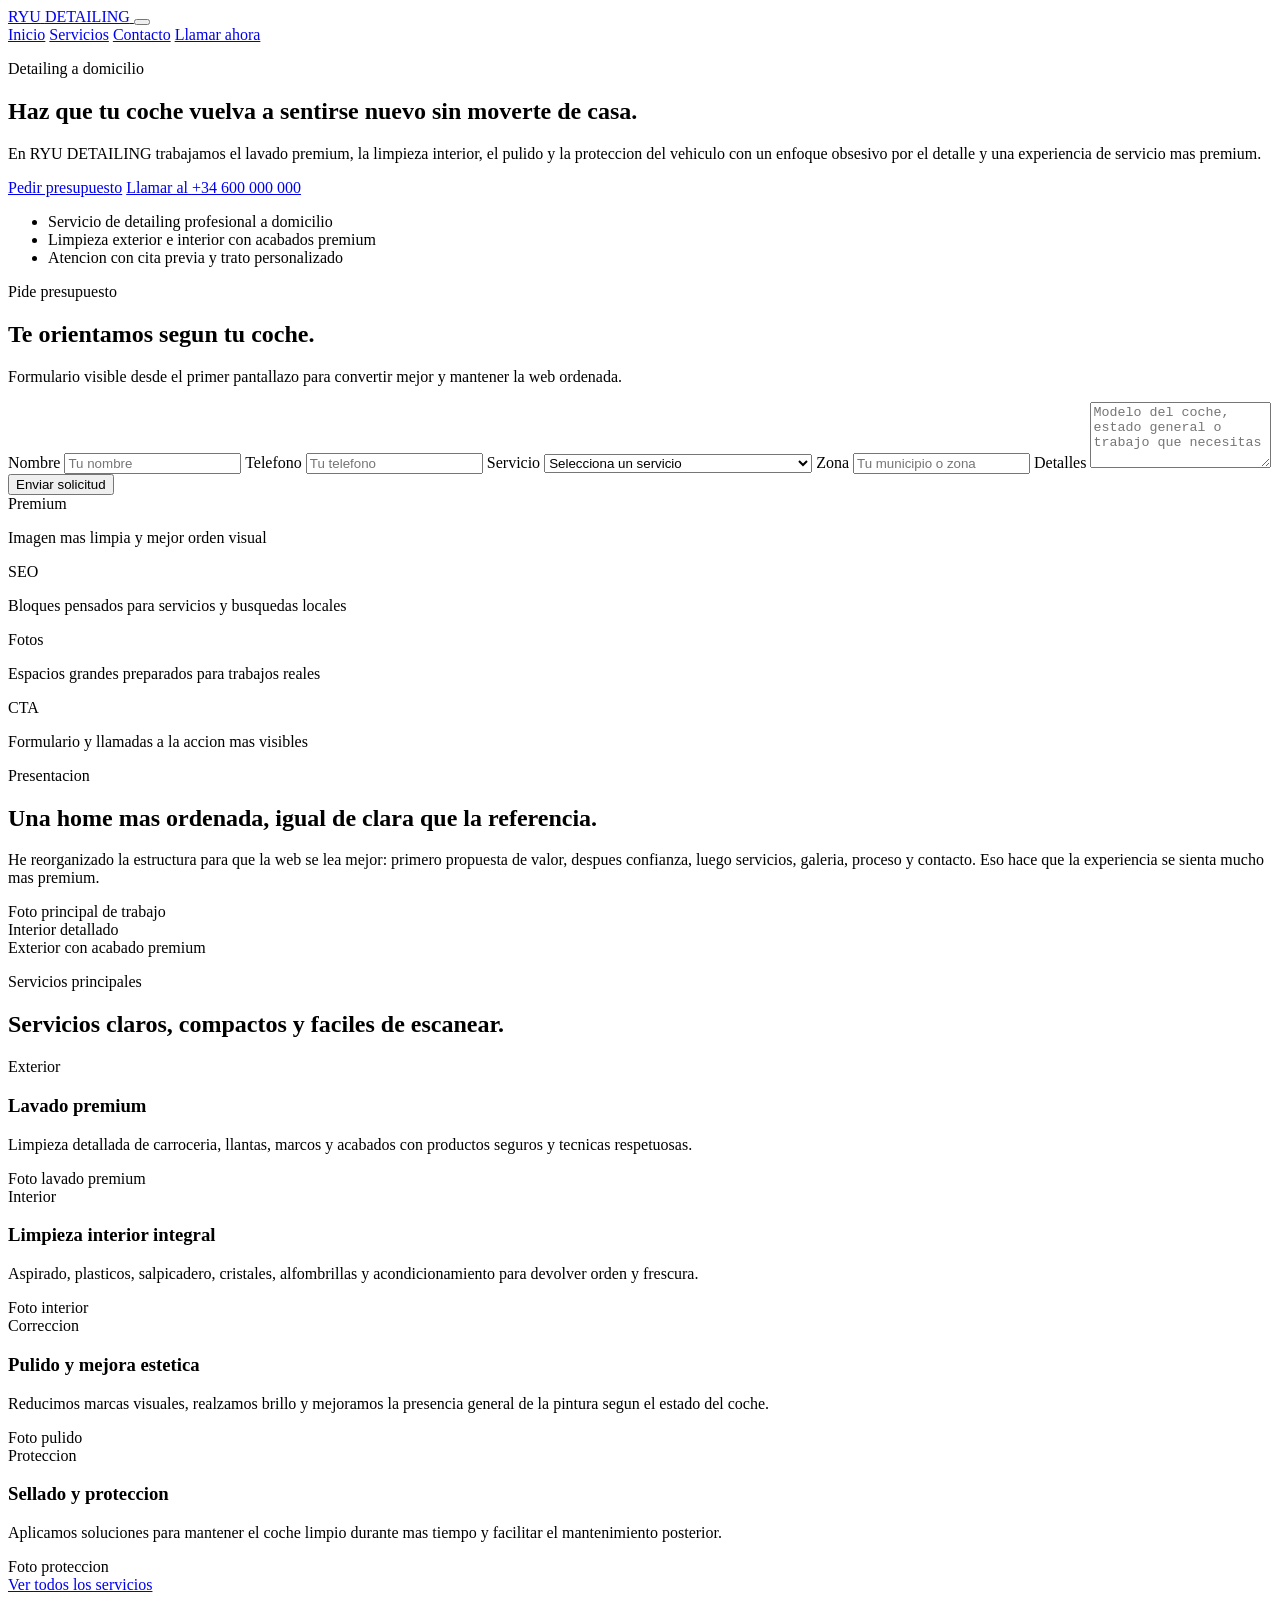
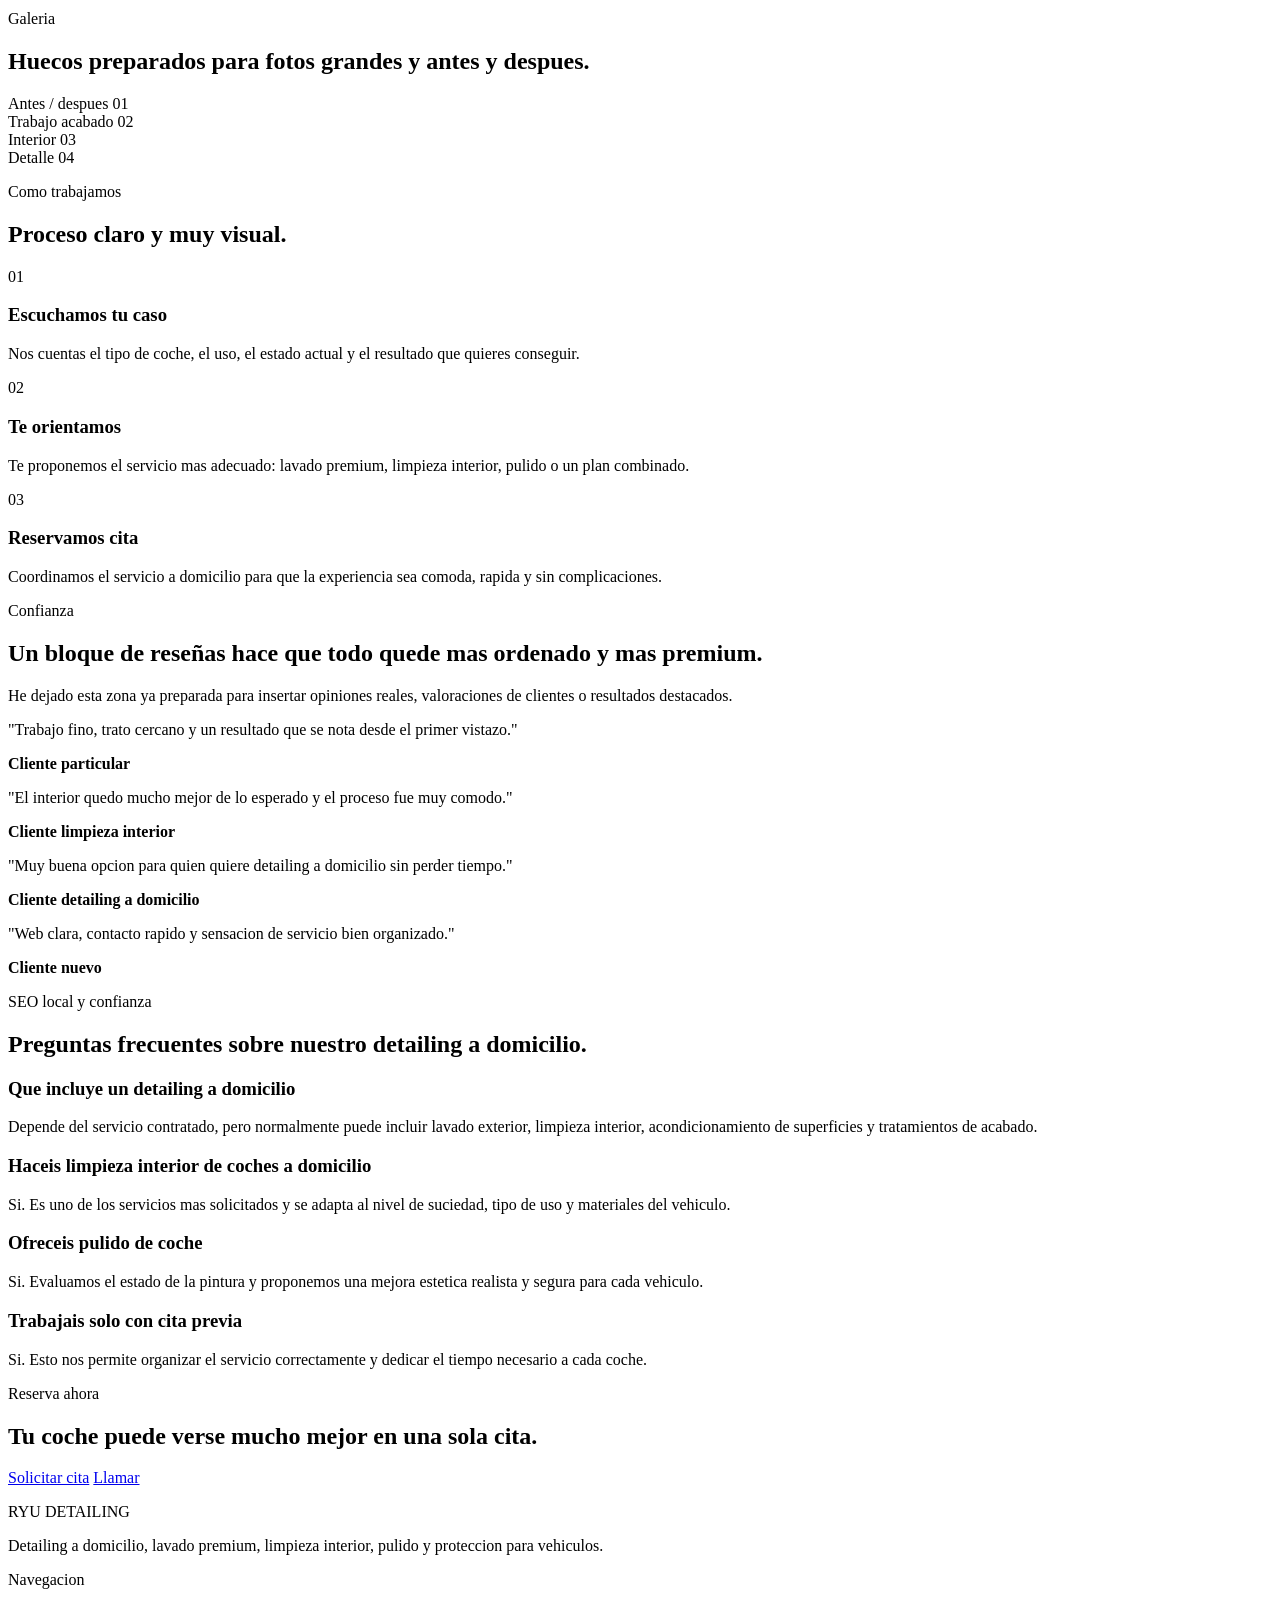
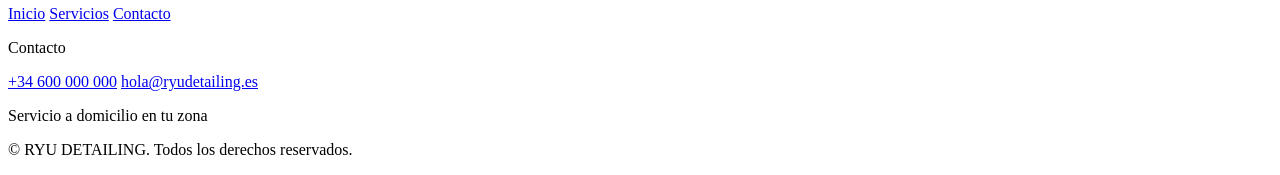
==== index.html @ e984c49c "Add files via upload" ====
<!DOCTYPE html>
<html lang="es">
<head>
  <meta charset="UTF-8">
  <meta name="viewport" content="width=device-width, initial-scale=1.0">
  <title>RYU DETAILING | Detailing a Domicilio, Lavado Premium y Pulido</title>
  <meta name="description" content="RYU DETAILING ofrece detailing a domicilio, lavado premium, limpieza integral interior, pulido y proteccion para coches. Servicio profesional, comodo y orientado al detalle.">
  <meta name="robots" content="index, follow">
  <meta name="theme-color" content="#f1c84d">
  <meta property="og:title" content="RYU DETAILING | Detailing a Domicilio">
  <meta property="og:description" content="Lavado premium, limpieza integral, pulido y proteccion para tu coche a domicilio.">
  <meta property="og:type" content="website">
  <meta property="og:url" content="https://www.ryudetailing.es/">
  <meta property="og:site_name" content="RYU DETAILING">
  <link rel="canonical" href="https://www.ryudetailing.es/">
  <link rel="preconnect" href="https://fonts.googleapis.com">
  <link rel="preconnect" href="https://fonts.gstatic.com" crossorigin>
  <link href="https://fonts.googleapis.com/css2?family=Sora:wght@400;500;600;700;800&family=Space+Grotesk:wght@500;700&display=swap" rel="stylesheet">
  <link rel="stylesheet" href="assets/styles.css">
  <script type="application/ld+json">
  {
    "@context": "https://schema.org",
    "@type": "AutoDetailing",
    "name": "RYU DETAILING",
    "url": "https://www.ryudetailing.es/",
    "description": "Empresa de detailing a domicilio especializada en lavado premium, limpieza integral interior, pulido y proteccion del vehiculo.",
    "telephone": "+34 600 000 000",
    "email": "hola@ryudetailing.es",
    "areaServed": {
      "@type": "Country",
      "name": "Espana"
    },
    "serviceType": [
      "Detailing a domicilio",
      "Lavado premium de coche",
      "Limpieza interior de vehiculo",
      "Pulido de carroceria",
      "Proteccion de pintura"
    ]
  }
  </script>
</head>
<body data-page="inicio">
  <header class="site-header">
    <div class="container">
      <a class="brand" href="index.html" aria-label="Inicio RYU DETAILING">
        <span class="brand-mark">RYU</span>
        <span class="brand-text">DETAILING</span>
      </a>
      <button class="nav-toggle" aria-expanded="false" aria-controls="site-nav">
        <span></span>
        <span></span>
      </button>
      <nav id="site-nav" class="site-nav" aria-label="Principal">
        <a href="index.html" class="is-active">Inicio</a>
        <a href="servicios.html">Servicios</a>
        <a href="contacto.html">Contacto</a>
        <a class="button button-small" data-phone-link href="tel:+34600000000">Llamar ahora</a>
      </nav>
    </div>
  </header>

  <main>
    <section class="hero">
      <div class="container hero-grid">
        <div class="hero-copy">
          <p class="eyebrow">Detailing a domicilio</p>
          <h1>Haz que tu coche vuelva a sentirse nuevo sin moverte de casa.</h1>
          <p class="lead">
            En RYU DETAILING trabajamos el lavado premium, la limpieza interior, el pulido y la proteccion
            del vehiculo con un enfoque obsesivo por el detalle y una experiencia de servicio mas premium.
          </p>
          <div class="hero-actions">
            <a class="button" href="contacto.html">Pedir presupuesto</a>
            <a class="button button-ghost" data-phone-link href="tel:+34600000000">Llamar al <span data-phone-display>+34 600 000 000</span></a>
          </div>
          <ul class="hero-points">
            <li>Servicio de detailing profesional a domicilio</li>
            <li>Limpieza exterior e interior con acabados premium</li>
            <li>Atencion con cita previa y trato personalizado</li>
          </ul>
        </div>
        <div class="hero-panel">
          <div class="hero-form-card">
            <p class="panel-label">Pide presupuesto</p>
            <h2>Te orientamos segun tu coche.</h2>
            <p class="hero-form-copy">Formulario visible desde el primer pantallazo para convertir mejor y mantener la web ordenada.</p>

            <form id="hero-contact-form" class="contact-form hero-form">
              <label for="hero-name">Nombre</label>
              <input id="hero-name" name="name" type="text" placeholder="Tu nombre" required>

              <label for="hero-phone">Telefono</label>
              <input id="hero-phone" name="phone" type="tel" placeholder="Tu telefono" required>

              <label for="hero-service">Servicio</label>
              <select id="hero-service" name="service" required>
                <option value="">Selecciona un servicio</option>
                <option>Lavado premium exterior</option>
                <option>Limpieza interior integral</option>
                <option>Pulido y mejora estetica</option>
                <option>Proteccion y mantenimiento</option>
                <option>No estoy seguro, necesito asesoramiento</option>
              </select>

              <label for="hero-location">Zona</label>
              <input id="hero-location" name="location" type="text" placeholder="Tu municipio o zona" required>

              <label for="hero-message">Detalles</label>
              <textarea id="hero-message" name="message" rows="4" placeholder="Modelo del coche, estado general o trabajo que necesitas"></textarea>

              <button class="button" type="submit">Enviar solicitud</button>
            </form>
          </div>
        </div>
      </div>
    </section>

    <section class="section trust-strip-section">
      <div class="container trust-strip">
        <div>
          <span class="trust-number">Premium</span>
          <p>Imagen mas limpia y mejor orden visual</p>
        </div>
        <div>
          <span class="trust-number">SEO</span>
          <p>Bloques pensados para servicios y busquedas locales</p>
        </div>
        <div>
          <span class="trust-number">Fotos</span>
          <p>Espacios grandes preparados para trabajos reales</p>
        </div>
        <div>
          <span class="trust-number">CTA</span>
          <p>Formulario y llamadas a la accion mas visibles</p>
        </div>
      </div>
    </section>

    <section class="section">
      <div class="container split-photo-section">
        <div class="section-heading section-heading-tight">
          <p class="eyebrow">Presentacion</p>
          <h2>Una home mas ordenada, igual de clara que la referencia.</h2>
          <p class="lead">He reorganizado la estructura para que la web se lea mejor: primero propuesta de valor, despues confianza, luego servicios, galeria, proceso y contacto. Eso hace que la experiencia se sienta mucho mas premium.</p>
        </div>
        <div class="photo-showcase">
          <div class="placeholder-photo placeholder-photo-large">Foto principal de trabajo</div>
          <div class="photo-showcase-row">
            <div class="placeholder-photo">Interior detallado</div>
            <div class="placeholder-photo">Exterior con acabado premium</div>
          </div>
        </div>
      </div>
    </section>

    <section class="section section-dark">
      <div class="container">
        <div class="section-heading">
          <p class="eyebrow">Servicios principales</p>
          <h2>Servicios claros, compactos y faciles de escanear.</h2>
        </div>
        <div class="service-grid">
          <article class="service-card">
            <span class="service-tag">Exterior</span>
            <h3>Lavado premium</h3>
            <p>Limpieza detallada de carroceria, llantas, marcos y acabados con productos seguros y tecnicas respetuosas.</p>
            <div class="placeholder-photo placeholder-photo-service">Foto lavado premium</div>
          </article>
          <article class="service-card">
            <span class="service-tag">Interior</span>
            <h3>Limpieza interior integral</h3>
            <p>Aspirado, plasticos, salpicadero, cristales, alfombrillas y acondicionamiento para devolver orden y frescura.</p>
            <div class="placeholder-photo placeholder-photo-service">Foto interior</div>
          </article>
          <article class="service-card">
            <span class="service-tag">Correccion</span>
            <h3>Pulido y mejora estetica</h3>
            <p>Reducimos marcas visuales, realzamos brillo y mejoramos la presencia general de la pintura segun el estado del coche.</p>
            <div class="placeholder-photo placeholder-photo-service">Foto pulido</div>
          </article>
          <article class="service-card">
            <span class="service-tag">Proteccion</span>
            <h3>Sellado y proteccion</h3>
            <p>Aplicamos soluciones para mantener el coche limpio durante mas tiempo y facilitar el mantenimiento posterior.</p>
            <div class="placeholder-photo placeholder-photo-service">Foto proteccion</div>
          </article>
        </div>
        <div class="section-cta">
          <a class="button" href="servicios.html">Ver todos los servicios</a>
        </div>
      </div>
    </section>

    <section class="section">
      <div class="container">
        <div class="section-heading">
          <p class="eyebrow">Galeria</p>
          <h2>Huecos preparados para fotos grandes y antes y despues.</h2>
        </div>
        <div class="gallery-grid">
          <div class="placeholder-photo placeholder-photo-gallery">Antes / despues 01</div>
          <div class="placeholder-photo placeholder-photo-gallery">Trabajo acabado 02</div>
          <div class="placeholder-photo placeholder-photo-gallery">Interior 03</div>
          <div class="placeholder-photo placeholder-photo-gallery">Detalle 04</div>
        </div>
      </div>
    </section>

    <section class="section section-accent">
      <div class="container split-layout">
        <div>
          <p class="eyebrow">Como trabajamos</p>
          <h2>Proceso claro y muy visual.</h2>
        </div>
        <div class="steps">
          <article class="step-card">
            <span>01</span>
            <h3>Escuchamos tu caso</h3>
            <p>Nos cuentas el tipo de coche, el uso, el estado actual y el resultado que quieres conseguir.</p>
          </article>
          <article class="step-card">
            <span>02</span>
            <h3>Te orientamos</h3>
            <p>Te proponemos el servicio mas adecuado: lavado premium, limpieza interior, pulido o un plan combinado.</p>
          </article>
          <article class="step-card">
            <span>03</span>
            <h3>Reservamos cita</h3>
            <p>Coordinamos el servicio a domicilio para que la experiencia sea comoda, rapida y sin complicaciones.</p>
          </article>
        </div>
      </div>
    </section>

    <section class="section">
      <div class="container testimonial-layout">
        <div class="section-heading section-heading-tight">
          <p class="eyebrow">Confianza</p>
          <h2>Un bloque de reseñas hace que todo quede mas ordenado y mas premium.</h2>
          <p class="lead">He dejado esta zona ya preparada para insertar opiniones reales, valoraciones de clientes o resultados destacados.</p>
        </div>
        <div class="testimonial-grid">
          <article class="testimonial-card">
            <p>"Trabajo fino, trato cercano y un resultado que se nota desde el primer vistazo."</p>
            <strong>Cliente particular</strong>
          </article>
          <article class="testimonial-card">
            <p>"El interior quedo mucho mejor de lo esperado y el proceso fue muy comodo."</p>
            <strong>Cliente limpieza interior</strong>
          </article>
          <article class="testimonial-card">
            <p>"Muy buena opcion para quien quiere detailing a domicilio sin perder tiempo."</p>
            <strong>Cliente detailing a domicilio</strong>
          </article>
          <article class="testimonial-card">
            <p>"Web clara, contacto rapido y sensacion de servicio bien organizado."</p>
            <strong>Cliente nuevo</strong>
          </article>
        </div>
      </div>
    </section>

    <section class="section section-dark">
      <div class="container faq-layout">
        <div>
          <p class="eyebrow">SEO local y confianza</p>
          <h2>Preguntas frecuentes sobre nuestro detailing a domicilio.</h2>
        </div>
        <div class="faq-list">
          <article class="faq-item">
            <h3>Que incluye un detailing a domicilio</h3>
            <p>Depende del servicio contratado, pero normalmente puede incluir lavado exterior, limpieza interior, acondicionamiento de superficies y tratamientos de acabado.</p>
          </article>
          <article class="faq-item">
            <h3>Haceis limpieza interior de coches a domicilio</h3>
            <p>Si. Es uno de los servicios mas solicitados y se adapta al nivel de suciedad, tipo de uso y materiales del vehiculo.</p>
          </article>
          <article class="faq-item">
            <h3>Ofreceis pulido de coche</h3>
            <p>Si. Evaluamos el estado de la pintura y proponemos una mejora estetica realista y segura para cada vehiculo.</p>
          </article>
          <article class="faq-item">
            <h3>Trabajais solo con cita previa</h3>
            <p>Si. Esto nos permite organizar el servicio correctamente y dedicar el tiempo necesario a cada coche.</p>
          </article>
        </div>
      </div>
    </section>

    <section class="section cta-band">
      <div class="container cta-band-inner">
        <div>
          <p class="eyebrow">Reserva ahora</p>
          <h2>Tu coche puede verse mucho mejor en una sola cita.</h2>
        </div>
        <div class="cta-band-actions">
          <a class="button" href="contacto.html">Solicitar cita</a>
          <a class="button button-ghost" data-phone-link href="tel:+34600000000">Llamar</a>
        </div>
      </div>
    </section>
  </main>

  <footer class="site-footer">
    <div class="container footer-grid">
      <div>
        <p class="footer-brand">RYU DETAILING</p>
        <p>Detailing a domicilio, lavado premium, limpieza interior, pulido y proteccion para vehiculos.</p>
      </div>
      <div>
        <p class="footer-title">Navegacion</p>
        <a href="index.html">Inicio</a>
        <a href="servicios.html">Servicios</a>
        <a href="contacto.html">Contacto</a>
      </div>
      <div>
        <p class="footer-title">Contacto</p>
        <a data-phone-link href="tel:+34600000000"><span data-phone-display>+34 600 000 000</span></a>
        <a data-email-link href="mailto:hola@ryudetailing.es"><span data-email-display>hola@ryudetailing.es</span></a>
        <p data-city-display>Servicio a domicilio en tu zona</p>
      </div>
    </div>
    <div class="container footer-bottom">
      <p>&copy; <span data-year></span> RYU DETAILING. Todos los derechos reservados.</p>
    </div>
  </footer>

  <script src="assets/app.js"></script>
</body>
</html>
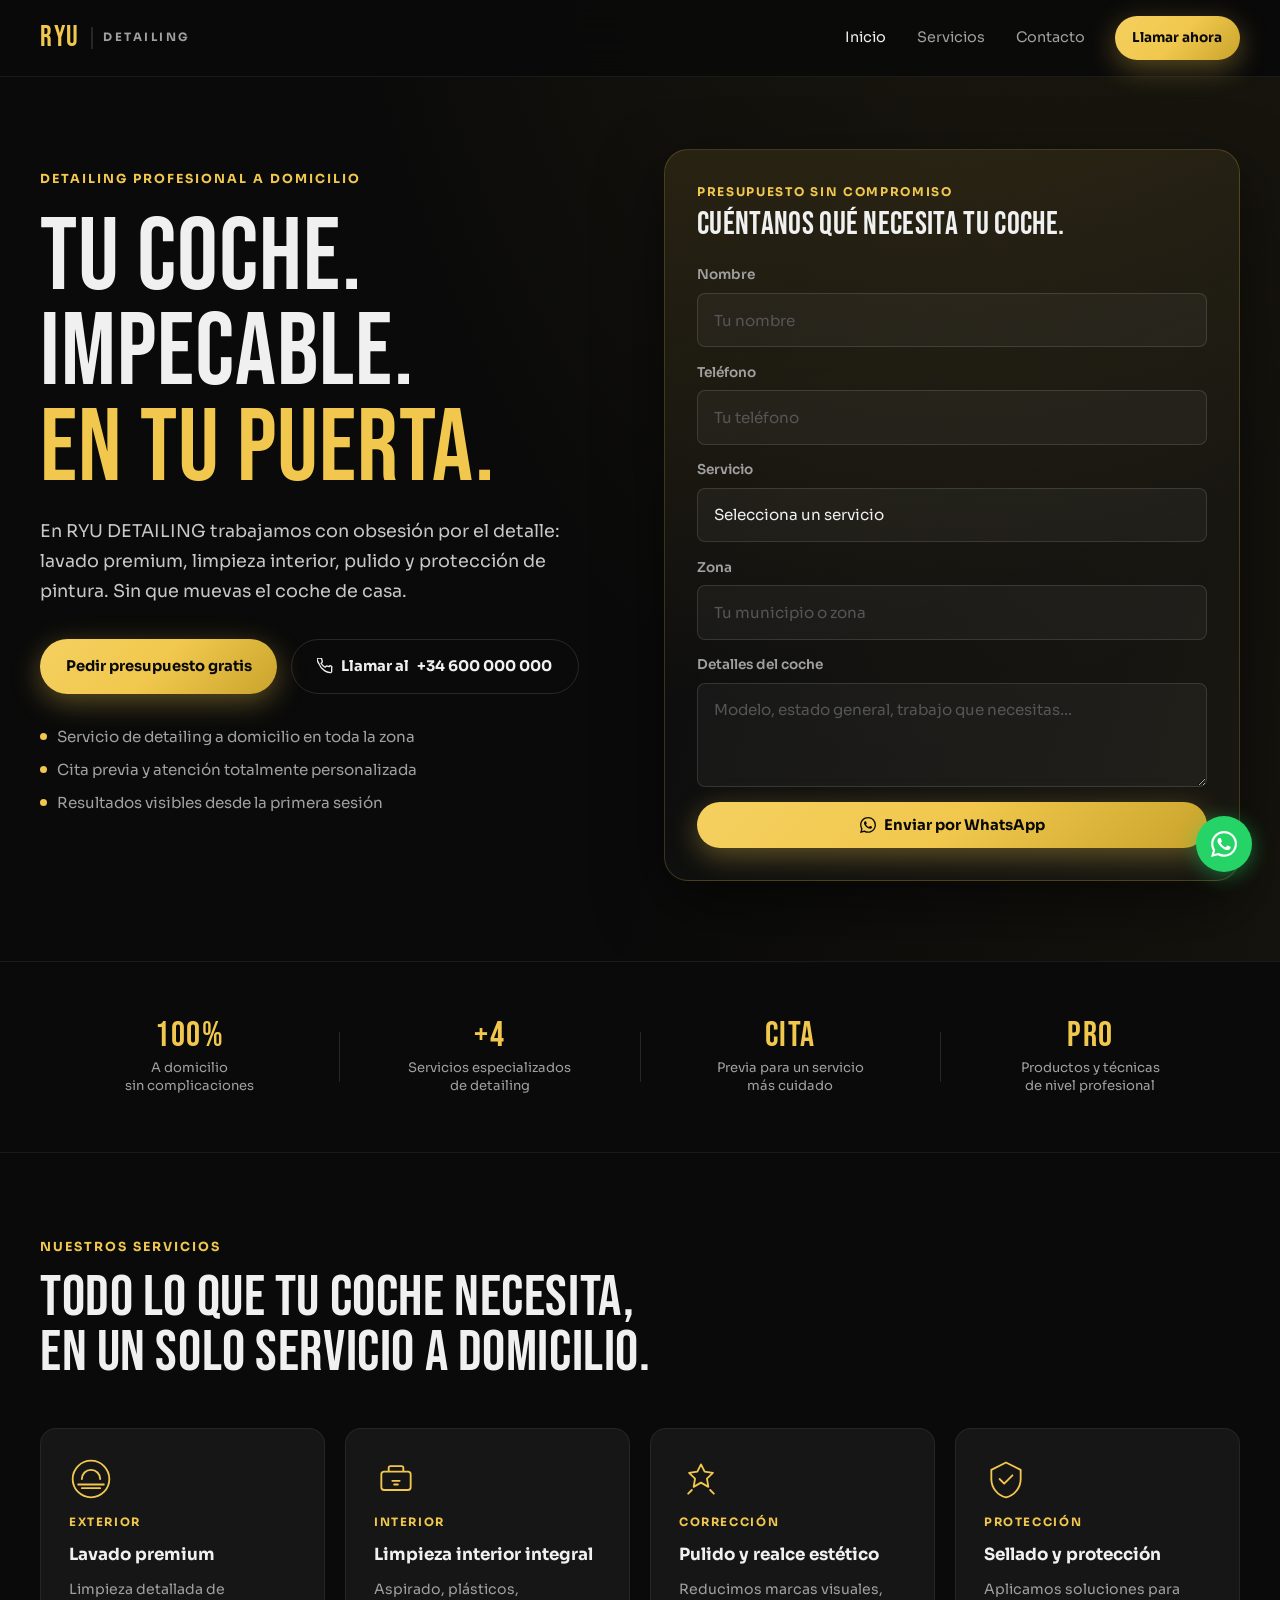
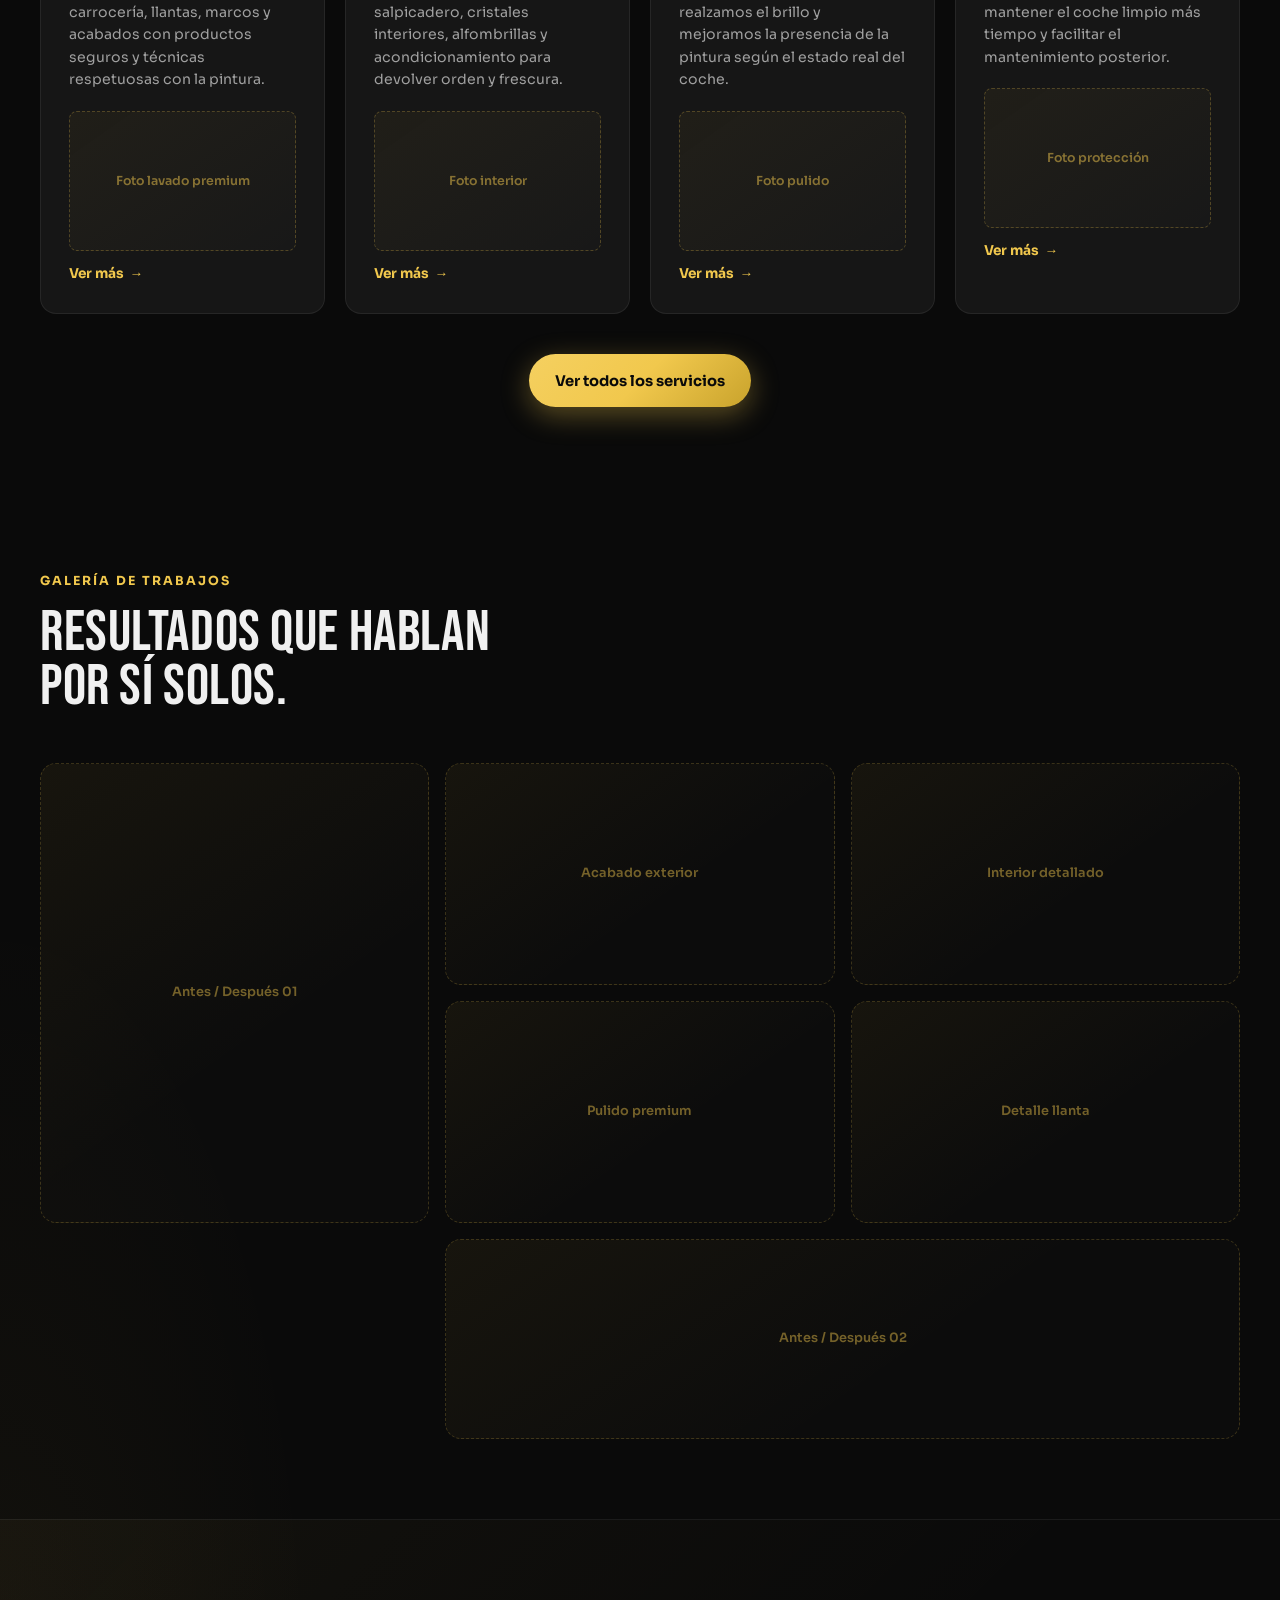
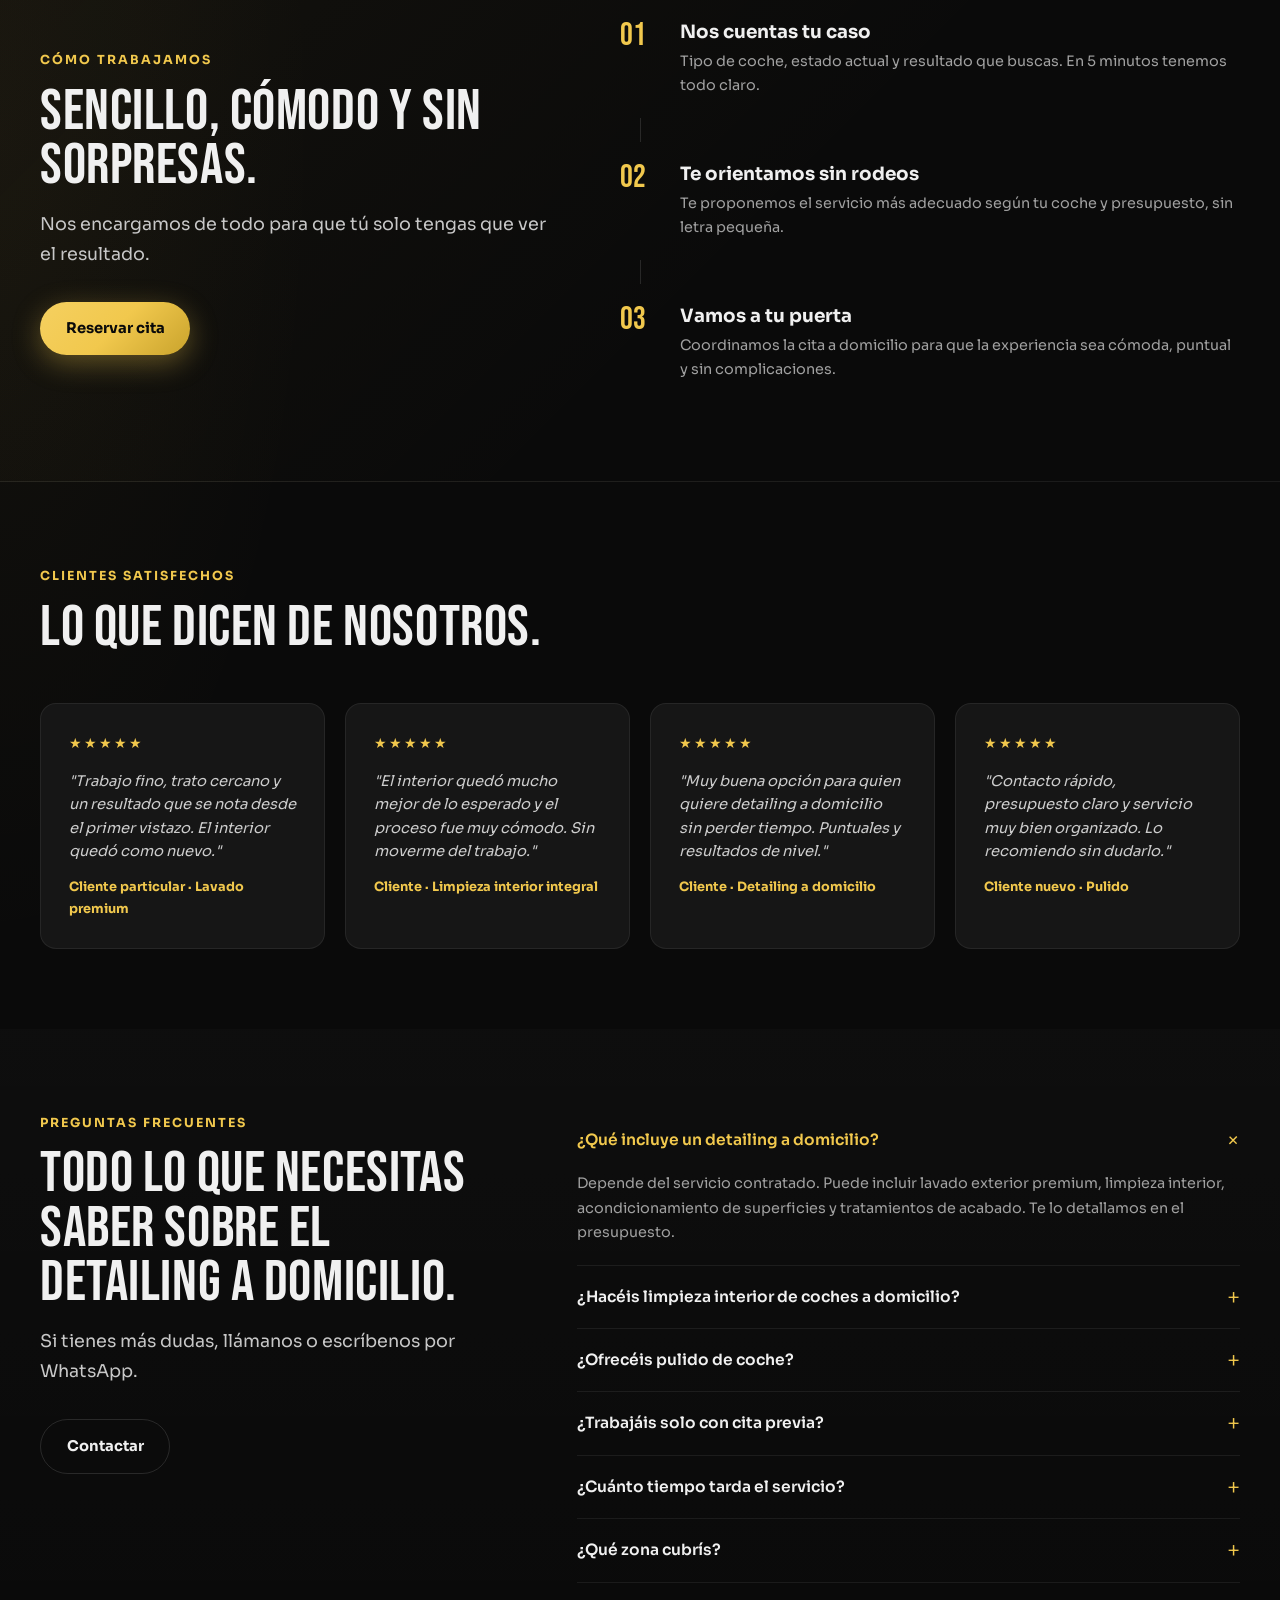
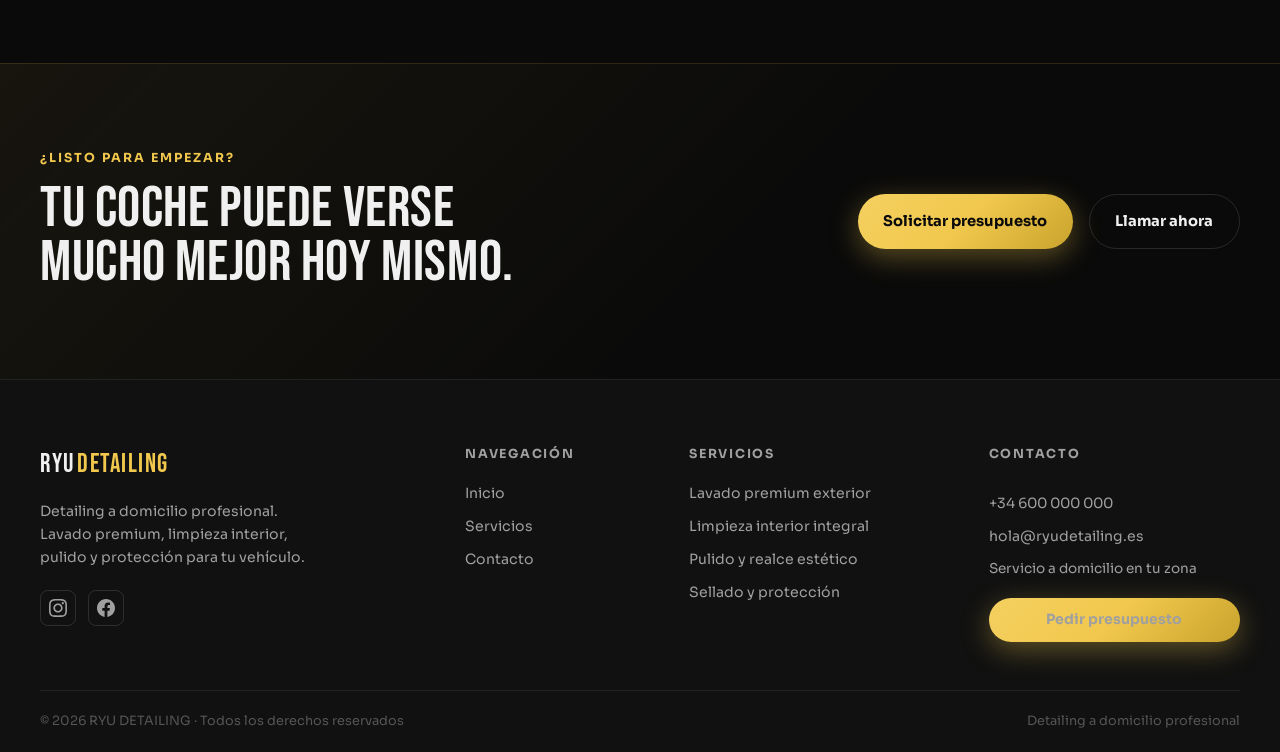
==== commit 154f4aef: "v2" ====
--- a/index.html
+++ b/index.html
@@ -3,328 +3,419 @@
 <head>
   <meta charset="UTF-8">
   <meta name="viewport" content="width=device-width, initial-scale=1.0">
-  <title>RYU DETAILING | Detailing a Domicilio, Lavado Premium y Pulido</title>
-  <meta name="description" content="RYU DETAILING ofrece detailing a domicilio, lavado premium, limpieza integral interior, pulido y proteccion para coches. Servicio profesional, comodo y orientado al detalle.">
+
+  <title>RYU DETAILING | Detailing a Domicilio · Lavado Premium · Pulido de Coche</title>
+  <meta name="description" content="RYU DETAILING: detailing a domicilio profesional. Lavado premium exterior, limpieza interior integral, pulido de carrocería y protección de pintura. Pide presupuesto sin compromiso.">
+  <meta name="keywords" content="detailing a domicilio, lavado premium coche, limpieza interior coche, pulido carrocería, protección pintura, detailing profesional">
   <meta name="robots" content="index, follow">
+  <meta name="author" content="RYU DETAILING">
   <meta name="theme-color" content="#f1c84d">
+  <link rel="canonical" href="https://www.ryudetailing.es/">
+
   <meta property="og:title" content="RYU DETAILING | Detailing a Domicilio">
-  <meta property="og:description" content="Lavado premium, limpieza integral, pulido y proteccion para tu coche a domicilio.">
+  <meta property="og:description" content="Lavado premium, limpieza interior integral, pulido y protección para tu coche a domicilio.">
   <meta property="og:type" content="website">
   <meta property="og:url" content="https://www.ryudetailing.es/">
   <meta property="og:site_name" content="RYU DETAILING">
-  <link rel="canonical" href="https://www.ryudetailing.es/">
-  <link rel="preconnect" href="https://fonts.googleapis.com">
-  <link rel="preconnect" href="https://fonts.gstatic.com" crossorigin>
-  <link href="https://fonts.googleapis.com/css2?family=Sora:wght@400;500;600;700;800&family=Space+Grotesk:wght@500;700&display=swap" rel="stylesheet">
-  <link rel="stylesheet" href="assets/styles.css">
+  <meta property="og:locale" content="es_ES">
+  <meta name="twitter:card" content="summary_large_image">
+  <meta name="twitter:title" content="RYU DETAILING | Detailing a Domicilio">
+  <meta name="twitter:description" content="Lavado premium, limpieza interior integral, pulido y protección para tu coche a domicilio.">
+
   <script type="application/ld+json">
   {
     "@context": "https://schema.org",
     "@type": "AutoDetailing",
     "name": "RYU DETAILING",
     "url": "https://www.ryudetailing.es/",
-    "description": "Empresa de detailing a domicilio especializada en lavado premium, limpieza integral interior, pulido y proteccion del vehiculo.",
-    "telephone": "+34 600 000 000",
+    "description": "Empresa de detailing a domicilio especializada en lavado premium, limpieza integral interior, pulido y protección del vehículo.",
+    "telephone": "+34600000000",
     "email": "hola@ryudetailing.es",
-    "areaServed": {
-      "@type": "Country",
-      "name": "Espana"
-    },
-    "serviceType": [
-      "Detailing a domicilio",
-      "Lavado premium de coche",
-      "Limpieza interior de vehiculo",
-      "Pulido de carroceria",
-      "Proteccion de pintura"
-    ]
+    "priceRange": "$$",
+    "areaServed": {"@type": "Country", "name": "España"},
+    "serviceType": ["Detailing a domicilio","Lavado premium de coche","Limpieza interior de vehículo","Pulido de carrocería","Protección de pintura"]
   }
   </script>
+
+  <link rel="preconnect" href="https://fonts.googleapis.com">
+  <link rel="preconnect" href="https://fonts.gstatic.com" crossorigin>
+  <link href="https://fonts.googleapis.com/css2?family=Bebas+Neue&family=Sora:wght@400;500;600;700&display=swap" rel="stylesheet">
+  <link rel="stylesheet" href="assets/styles.css">
 </head>
 <body data-page="inicio">
-  <header class="site-header">
-    <div class="container">
-      <a class="brand" href="index.html" aria-label="Inicio RYU DETAILING">
-        <span class="brand-mark">RYU</span>
-        <span class="brand-text">DETAILING</span>
+
+  <!-- HEADER -->
+  <header class="site-header" id="top">
+    <div class="container header-inner">
+      <a class="brand" href="index.html" aria-label="RYU DETAILING - Inicio">
+        <span class="brand-ryu">RYU</span>
+        <span class="brand-sep"></span>
+        <span class="brand-det">DETAILING</span>
       </a>
-      <button class="nav-toggle" aria-expanded="false" aria-controls="site-nav">
-        <span></span>
-        <span></span>
+      <button class="nav-toggle" aria-expanded="false" aria-controls="site-nav" aria-label="Abrir menú">
+        <span></span><span></span>
       </button>
-      <nav id="site-nav" class="site-nav" aria-label="Principal">
-        <a href="index.html" class="is-active">Inicio</a>
-        <a href="servicios.html">Servicios</a>
-        <a href="contacto.html">Contacto</a>
-        <a class="button button-small" data-phone-link href="tel:+34600000000">Llamar ahora</a>
+      <nav id="site-nav" class="site-nav" aria-label="Navegación principal">
+        <a href="index.html" class="nav-link is-active">Inicio</a>
+        <a href="servicios.html" class="nav-link">Servicios</a>
+        <a href="contacto.html" class="nav-link">Contacto</a>
+        <a class="btn btn-gold btn-sm" data-phone-link href="tel:+34600000000">Llamar ahora</a>
       </nav>
     </div>
   </header>
 
   <main>
+
+    <!-- HERO -->
     <section class="hero">
+      <div class="hero-bg-line"></div>
       <div class="container hero-grid">
-        <div class="hero-copy">
-          <p class="eyebrow">Detailing a domicilio</p>
-          <h1>Haz que tu coche vuelva a sentirse nuevo sin moverte de casa.</h1>
-          <p class="lead">
-            En RYU DETAILING trabajamos el lavado premium, la limpieza interior, el pulido y la proteccion
-            del vehiculo con un enfoque obsesivo por el detalle y una experiencia de servicio mas premium.
-          </p>
+        <div class="hero-copy fade-up">
+          <p class="eyebrow">Detailing profesional a domicilio</p>
+          <h1>Tu coche.<br>Impecable.<br><em>En tu puerta.</em></h1>
+          <p class="lead">En RYU DETAILING trabajamos con obsesión por el detalle: lavado premium, limpieza interior, pulido y protección de pintura. Sin que muevas el coche de casa.</p>
           <div class="hero-actions">
-            <a class="button" href="contacto.html">Pedir presupuesto</a>
-            <a class="button button-ghost" data-phone-link href="tel:+34600000000">Llamar al <span data-phone-display>+34 600 000 000</span></a>
+            <a class="btn btn-gold" href="contacto.html">Pedir presupuesto gratis</a>
+            <a class="btn btn-ghost" data-phone-link href="tel:+34600000000">
+              <svg width="16" height="16" viewBox="0 0 24 24" fill="none" stroke="currentColor" stroke-width="2"><path d="M22 16.92v3a2 2 0 01-2.18 2 19.79 19.79 0 01-8.63-3.07A19.5 19.5 0 013.07 8.81 19.79 19.79 0 01.14 2.18 2 2 0 012.11 0h3a2 2 0 012 1.72 12.84 12.84 0 00.7 2.81 2 2 0 01-.45 2.11L6.09 7.91a16 16 0 006 6l1.27-1.27a2 2 0 012.11-.45 12.84 12.84 0 002.81.7A2 2 0 0122 14.92z"/></svg>
+              Llamar al <span data-phone-display>+34 600 000 000</span>
+            </a>
           </div>
-          <ul class="hero-points">
-            <li>Servicio de detailing profesional a domicilio</li>
-            <li>Limpieza exterior e interior con acabados premium</li>
-            <li>Atencion con cita previa y trato personalizado</li>
+          <ul class="check-list">
+            <li>Servicio de detailing a domicilio en toda la zona</li>
+            <li>Cita previa y atención totalmente personalizada</li>
+            <li>Resultados visibles desde la primera sesión</li>
           </ul>
         </div>
-        <div class="hero-panel">
-          <div class="hero-form-card">
-            <p class="panel-label">Pide presupuesto</p>
-            <h2>Te orientamos segun tu coche.</h2>
-            <p class="hero-form-copy">Formulario visible desde el primer pantallazo para convertir mejor y mantener la web ordenada.</p>
-
-            <form id="hero-contact-form" class="contact-form hero-form">
-              <label for="hero-name">Nombre</label>
-              <input id="hero-name" name="name" type="text" placeholder="Tu nombre" required>
-
-              <label for="hero-phone">Telefono</label>
-              <input id="hero-phone" name="phone" type="tel" placeholder="Tu telefono" required>
-
-              <label for="hero-service">Servicio</label>
-              <select id="hero-service" name="service" required>
-                <option value="">Selecciona un servicio</option>
-                <option>Lavado premium exterior</option>
-                <option>Limpieza interior integral</option>
-                <option>Pulido y mejora estetica</option>
-                <option>Proteccion y mantenimiento</option>
-                <option>No estoy seguro, necesito asesoramiento</option>
-              </select>
-
-              <label for="hero-location">Zona</label>
-              <input id="hero-location" name="location" type="text" placeholder="Tu municipio o zona" required>
-
-              <label for="hero-message">Detalles</label>
-              <textarea id="hero-message" name="message" rows="4" placeholder="Modelo del coche, estado general o trabajo que necesitas"></textarea>
-
-              <button class="button" type="submit">Enviar solicitud</button>
+        <div class="hero-card fade-up delay-1">
+          <div class="form-card">
+            <p class="form-card-label">Presupuesto sin compromiso</p>
+            <h2>Cuéntanos qué necesita tu coche.</h2>
+            <form id="hero-contact-form" class="contact-form" novalidate>
+              <div class="form-group">
+                <label for="hero-name">Nombre</label>
+                <input id="hero-name" name="name" type="text" placeholder="Tu nombre" required autocomplete="name">
+              </div>
+              <div class="form-group">
+                <label for="hero-phone">Teléfono</label>
+                <input id="hero-phone" name="phone" type="tel" placeholder="Tu teléfono" required autocomplete="tel">
+              </div>
+              <div class="form-group">
+                <label for="hero-service">Servicio</label>
+                <select id="hero-service" name="service" required>
+                  <option value="">Selecciona un servicio</option>
+                  <option>Lavado premium exterior</option>
+                  <option>Limpieza interior integral</option>
+                  <option>Pulido y mejora estética</option>
+                  <option>Protección y mantenimiento</option>
+                  <option>No lo sé, necesito asesoramiento</option>
+                </select>
+              </div>
+              <div class="form-group">
+                <label for="hero-location">Zona</label>
+                <input id="hero-location" name="location" type="text" placeholder="Tu municipio o zona" required>
+              </div>
+              <div class="form-group">
+                <label for="hero-message">Detalles del coche</label>
+                <textarea id="hero-message" name="message" rows="3" placeholder="Modelo, estado general, trabajo que necesitas…"></textarea>
+              </div>
+              <button class="btn btn-gold btn-full" type="submit">
+                <svg width="16" height="16" viewBox="0 0 24 24" fill="currentColor"><path d="M17.472 14.382c-.297-.149-1.758-.867-2.03-.967-.273-.099-.471-.148-.67.15-.197.297-.767.966-.94 1.164-.173.199-.347.223-.644.075-.297-.15-1.255-.463-2.39-1.475-.883-.788-1.48-1.761-1.653-2.059-.173-.297-.018-.458.13-.606.134-.133.298-.347.446-.52.149-.174.198-.298.298-.497.099-.198.05-.371-.025-.52-.075-.149-.669-1.612-.916-2.207-.242-.579-.487-.5-.669-.51-.173-.008-.371-.01-.57-.01-.198 0-.52.074-.792.372-.272.297-1.04 1.016-1.04 2.479 0 1.462 1.065 2.875 1.213 3.074.149.198 2.096 3.2 5.077 4.487.709.306 1.262.489 1.694.625.712.227 1.36.195 1.871.118.571-.085 1.758-.719 2.006-1.413.248-.694.248-1.289.173-1.413-.074-.124-.272-.198-.57-.347m-5.421 7.403h-.004a9.87 9.87 0 01-5.031-1.378l-.361-.214-3.741.982.998-3.648-.235-.374a9.86 9.86 0 01-1.51-5.26c.001-5.45 4.436-9.884 9.888-9.884 2.64 0 5.122 1.03 6.988 2.898a9.825 9.825 0 012.893 6.994c-.003 5.45-4.437 9.884-9.885 9.884m8.413-18.297A11.815 11.815 0 0012.05 0C5.495 0 .16 5.335.157 11.892c0 2.096.547 4.142 1.588 5.945L.057 24l6.305-1.654a11.882 11.882 0 005.683 1.448h.005c6.554 0 11.89-5.335 11.893-11.893a11.821 11.821 0 00-3.48-8.413Z"/></svg>
+                Enviar por WhatsApp
+              </button>
             </form>
           </div>
         </div>
       </div>
     </section>
 
-    <section class="section trust-strip-section">
+    <!-- TRUST STRIP -->
+    <section class="trust-section">
       <div class="container trust-strip">
-        <div>
-          <span class="trust-number">Premium</span>
-          <p>Imagen mas limpia y mejor orden visual</p>
-        </div>
-        <div>
-          <span class="trust-number">SEO</span>
-          <p>Bloques pensados para servicios y busquedas locales</p>
-        </div>
-        <div>
-          <span class="trust-number">Fotos</span>
-          <p>Espacios grandes preparados para trabajos reales</p>
-        </div>
-        <div>
-          <span class="trust-number">CTA</span>
-          <p>Formulario y llamadas a la accion mas visibles</p>
-        </div>
-      </div>
-    </section>
-
+        <div class="trust-item fade-up">
+          <span class="trust-num">100%</span>
+          <p>A domicilio<br>sin complicaciones</p>
+        </div>
+        <div class="trust-divider"></div>
+        <div class="trust-item fade-up delay-1">
+          <span class="trust-num">+4</span>
+          <p>Servicios especializados<br>de detailing</p>
+        </div>
+        <div class="trust-divider"></div>
+        <div class="trust-item fade-up delay-2">
+          <span class="trust-num">Cita</span>
+          <p>Previa para un servicio<br>más cuidado</p>
+        </div>
+        <div class="trust-divider"></div>
+        <div class="trust-item fade-up delay-3">
+          <span class="trust-num">Pro</span>
+          <p>Productos y técnicas<br>de nivel profesional</p>
+        </div>
+      </div>
+    </section>
+
+    <!-- SERVICIOS GRID -->
     <section class="section">
-      <div class="container split-photo-section">
-        <div class="section-heading section-heading-tight">
-          <p class="eyebrow">Presentacion</p>
-          <h2>Una home mas ordenada, igual de clara que la referencia.</h2>
-          <p class="lead">He reorganizado la estructura para que la web se lea mejor: primero propuesta de valor, despues confianza, luego servicios, galeria, proceso y contacto. Eso hace que la experiencia se sienta mucho mas premium.</p>
-        </div>
-        <div class="photo-showcase">
-          <div class="placeholder-photo placeholder-photo-large">Foto principal de trabajo</div>
-          <div class="photo-showcase-row">
-            <div class="placeholder-photo">Interior detallado</div>
-            <div class="placeholder-photo">Exterior con acabado premium</div>
-          </div>
-        </div>
-      </div>
-    </section>
-
-    <section class="section section-dark">
       <div class="container">
-        <div class="section-heading">
-          <p class="eyebrow">Servicios principales</p>
-          <h2>Servicios claros, compactos y faciles de escanear.</h2>
-        </div>
-        <div class="service-grid">
-          <article class="service-card">
+        <div class="section-head fade-up">
+          <p class="eyebrow">Nuestros servicios</p>
+          <h2>Todo lo que tu coche necesita,<br>en un solo servicio a domicilio.</h2>
+        </div>
+        <div class="services-grid">
+          <article class="service-card fade-up">
+            <div class="service-icon">
+              <svg viewBox="0 0 48 48" fill="none" xmlns="http://www.w3.org/2000/svg">
+                <circle cx="24" cy="24" r="20" stroke="currentColor" stroke-width="2"/>
+                <path d="M14 24c0-5.523 4.477-10 10-10s10 4.477 10 10" stroke="currentColor" stroke-width="2" stroke-linecap="round"/>
+                <path d="M10 30h28M14 34h20" stroke="currentColor" stroke-width="2" stroke-linecap="round"/>
+              </svg>
+            </div>
             <span class="service-tag">Exterior</span>
             <h3>Lavado premium</h3>
-            <p>Limpieza detallada de carroceria, llantas, marcos y acabados con productos seguros y tecnicas respetuosas.</p>
-            <div class="placeholder-photo placeholder-photo-service">Foto lavado premium</div>
-          </article>
-          <article class="service-card">
+            <p>Limpieza detallada de carrocería, llantas, marcos y acabados con productos seguros y técnicas respetuosas con la pintura.</p>
+            <div class="service-photo">Foto lavado premium</div>
+            <a class="service-link" href="servicios.html">Ver más <span>→</span></a>
+          </article>
+          <article class="service-card fade-up delay-1">
+            <div class="service-icon">
+              <svg viewBox="0 0 48 48" fill="none" xmlns="http://www.w3.org/2000/svg">
+                <rect x="8" y="16" width="32" height="20" rx="3" stroke="currentColor" stroke-width="2"/>
+                <path d="M16 16V12a2 2 0 012-2h12a2 2 0 012 2v4" stroke="currentColor" stroke-width="2"/>
+                <path d="M20 26h8M22 30h4" stroke="currentColor" stroke-width="2" stroke-linecap="round"/>
+              </svg>
+            </div>
             <span class="service-tag">Interior</span>
             <h3>Limpieza interior integral</h3>
-            <p>Aspirado, plasticos, salpicadero, cristales, alfombrillas y acondicionamiento para devolver orden y frescura.</p>
-            <div class="placeholder-photo placeholder-photo-service">Foto interior</div>
-          </article>
-          <article class="service-card">
-            <span class="service-tag">Correccion</span>
-            <h3>Pulido y mejora estetica</h3>
-            <p>Reducimos marcas visuales, realzamos brillo y mejoramos la presencia general de la pintura segun el estado del coche.</p>
-            <div class="placeholder-photo placeholder-photo-service">Foto pulido</div>
-          </article>
-          <article class="service-card">
-            <span class="service-tag">Proteccion</span>
-            <h3>Sellado y proteccion</h3>
-            <p>Aplicamos soluciones para mantener el coche limpio durante mas tiempo y facilitar el mantenimiento posterior.</p>
-            <div class="placeholder-photo placeholder-photo-service">Foto proteccion</div>
-          </article>
-        </div>
-        <div class="section-cta">
-          <a class="button" href="servicios.html">Ver todos los servicios</a>
-        </div>
-      </div>
-    </section>
-
+            <p>Aspirado, plásticos, salpicadero, cristales interiores, alfombrillas y acondicionamiento para devolver orden y frescura.</p>
+            <div class="service-photo">Foto interior</div>
+            <a class="service-link" href="servicios.html">Ver más <span>→</span></a>
+          </article>
+          <article class="service-card fade-up delay-2">
+            <div class="service-icon">
+              <svg viewBox="0 0 48 48" fill="none" xmlns="http://www.w3.org/2000/svg">
+                <path d="M24 8l4 8 9 1.3-6.5 6.3 1.5 9L24 28l-8 4.6 1.5-9L11 17.3 20 16z" stroke="currentColor" stroke-width="2" stroke-linejoin="round"/>
+                <path d="M14 36l-4 4M34 36l4 4" stroke="currentColor" stroke-width="2" stroke-linecap="round"/>
+              </svg>
+            </div>
+            <span class="service-tag">Corrección</span>
+            <h3>Pulido y realce estético</h3>
+            <p>Reducimos marcas visuales, realzamos el brillo y mejoramos la presencia de la pintura según el estado real del coche.</p>
+            <div class="service-photo">Foto pulido</div>
+            <a class="service-link" href="servicios.html">Ver más <span>→</span></a>
+          </article>
+          <article class="service-card fade-up delay-3">
+            <div class="service-icon">
+              <svg viewBox="0 0 48 48" fill="none" xmlns="http://www.w3.org/2000/svg">
+                <path d="M24 6L8 14v10c0 9.4 6.8 18.2 16 20 9.2-1.8 16-10.6 16-20V14L24 6z" stroke="currentColor" stroke-width="2" stroke-linejoin="round"/>
+                <path d="M17 24l5 5 9-9" stroke="currentColor" stroke-width="2" stroke-linecap="round" stroke-linejoin="round"/>
+              </svg>
+            </div>
+            <span class="service-tag">Protección</span>
+            <h3>Sellado y protección</h3>
+            <p>Aplicamos soluciones para mantener el coche limpio más tiempo y facilitar el mantenimiento posterior.</p>
+            <div class="service-photo">Foto protección</div>
+            <a class="service-link" href="servicios.html">Ver más <span>→</span></a>
+          </article>
+        </div>
+        <div class="section-cta fade-up">
+          <a class="btn btn-gold" href="servicios.html">Ver todos los servicios</a>
+        </div>
+      </div>
+    </section>
+
+    <!-- GALERÍA -->
+    <section class="section gallery-section">
+      <div class="container">
+        <div class="section-head fade-up">
+          <p class="eyebrow">Galería de trabajos</p>
+          <h2>Resultados que hablan<br>por sí solos.</h2>
+        </div>
+        <div class="gallery-grid">
+          <div class="gallery-item gallery-large fade-up"><span>Antes / Después 01</span></div>
+          <div class="gallery-item fade-up delay-1"><span>Acabado exterior</span></div>
+          <div class="gallery-item fade-up delay-2"><span>Interior detallado</span></div>
+          <div class="gallery-item fade-up delay-1"><span>Pulido premium</span></div>
+          <div class="gallery-item fade-up delay-2"><span>Detalle llanta</span></div>
+          <div class="gallery-item gallery-wide fade-up delay-3"><span>Antes / Después 02</span></div>
+        </div>
+      </div>
+    </section>
+
+    <!-- PROCESO -->
+    <section class="section process-section">
+      <div class="container">
+        <div class="process-grid">
+          <div class="process-copy fade-up">
+            <p class="eyebrow">Cómo trabajamos</p>
+            <h2>Sencillo, cómodo y sin sorpresas.</h2>
+            <p class="lead">Nos encargamos de todo para que tú solo tengas que ver el resultado.</p>
+            <a class="btn btn-gold" href="contacto.html">Reservar cita</a>
+          </div>
+          <div class="steps fade-up delay-1">
+            <div class="step">
+              <span class="step-num">01</span>
+              <div>
+                <h3>Nos cuentas tu caso</h3>
+                <p>Tipo de coche, estado actual y resultado que buscas. En 5 minutos tenemos todo claro.</p>
+              </div>
+            </div>
+            <div class="step-line"></div>
+            <div class="step">
+              <span class="step-num">02</span>
+              <div>
+                <h3>Te orientamos sin rodeos</h3>
+                <p>Te proponemos el servicio más adecuado según tu coche y presupuesto, sin letra pequeña.</p>
+              </div>
+            </div>
+            <div class="step-line"></div>
+            <div class="step">
+              <span class="step-num">03</span>
+              <div>
+                <h3>Vamos a tu puerta</h3>
+                <p>Coordinamos la cita a domicilio para que la experiencia sea cómoda, puntual y sin complicaciones.</p>
+              </div>
+            </div>
+          </div>
+        </div>
+      </div>
+    </section>
+
+    <!-- TESTIMONIOS -->
     <section class="section">
       <div class="container">
-        <div class="section-heading">
-          <p class="eyebrow">Galeria</p>
-          <h2>Huecos preparados para fotos grandes y antes y despues.</h2>
-        </div>
-        <div class="gallery-grid">
-          <div class="placeholder-photo placeholder-photo-gallery">Antes / despues 01</div>
-          <div class="placeholder-photo placeholder-photo-gallery">Trabajo acabado 02</div>
-          <div class="placeholder-photo placeholder-photo-gallery">Interior 03</div>
-          <div class="placeholder-photo placeholder-photo-gallery">Detalle 04</div>
-        </div>
-      </div>
-    </section>
-
-    <section class="section section-accent">
-      <div class="container split-layout">
-        <div>
-          <p class="eyebrow">Como trabajamos</p>
-          <h2>Proceso claro y muy visual.</h2>
-        </div>
-        <div class="steps">
-          <article class="step-card">
-            <span>01</span>
-            <h3>Escuchamos tu caso</h3>
-            <p>Nos cuentas el tipo de coche, el uso, el estado actual y el resultado que quieres conseguir.</p>
-          </article>
-          <article class="step-card">
-            <span>02</span>
-            <h3>Te orientamos</h3>
-            <p>Te proponemos el servicio mas adecuado: lavado premium, limpieza interior, pulido o un plan combinado.</p>
-          </article>
-          <article class="step-card">
-            <span>03</span>
-            <h3>Reservamos cita</h3>
-            <p>Coordinamos el servicio a domicilio para que la experiencia sea comoda, rapida y sin complicaciones.</p>
-          </article>
-        </div>
-      </div>
-    </section>
-
-    <section class="section">
-      <div class="container testimonial-layout">
-        <div class="section-heading section-heading-tight">
-          <p class="eyebrow">Confianza</p>
-          <h2>Un bloque de reseñas hace que todo quede mas ordenado y mas premium.</h2>
-          <p class="lead">He dejado esta zona ya preparada para insertar opiniones reales, valoraciones de clientes o resultados destacados.</p>
-        </div>
-        <div class="testimonial-grid">
-          <article class="testimonial-card">
-            <p>"Trabajo fino, trato cercano y un resultado que se nota desde el primer vistazo."</p>
-            <strong>Cliente particular</strong>
-          </article>
-          <article class="testimonial-card">
-            <p>"El interior quedo mucho mejor de lo esperado y el proceso fue muy comodo."</p>
-            <strong>Cliente limpieza interior</strong>
-          </article>
-          <article class="testimonial-card">
-            <p>"Muy buena opcion para quien quiere detailing a domicilio sin perder tiempo."</p>
-            <strong>Cliente detailing a domicilio</strong>
-          </article>
-          <article class="testimonial-card">
-            <p>"Web clara, contacto rapido y sensacion de servicio bien organizado."</p>
-            <strong>Cliente nuevo</strong>
-          </article>
-        </div>
-      </div>
-    </section>
-
+        <div class="section-head fade-up">
+          <p class="eyebrow">Clientes satisfechos</p>
+          <h2>Lo que dicen de nosotros.</h2>
+        </div>
+        <div class="testimonials-grid">
+          <article class="testimonial-card fade-up">
+            <div class="stars">★★★★★</div>
+            <p>"Trabajo fino, trato cercano y un resultado que se nota desde el primer vistazo. El interior quedó como nuevo."</p>
+            <strong>Cliente particular · Lavado premium</strong>
+          </article>
+          <article class="testimonial-card fade-up delay-1">
+            <div class="stars">★★★★★</div>
+            <p>"El interior quedó mucho mejor de lo esperado y el proceso fue muy cómodo. Sin moverme del trabajo."</p>
+            <strong>Cliente · Limpieza interior integral</strong>
+          </article>
+          <article class="testimonial-card fade-up delay-2">
+            <div class="stars">★★★★★</div>
+            <p>"Muy buena opción para quien quiere detailing a domicilio sin perder tiempo. Puntuales y resultados de nivel."</p>
+            <strong>Cliente · Detailing a domicilio</strong>
+          </article>
+          <article class="testimonial-card fade-up delay-3">
+            <div class="stars">★★★★★</div>
+            <p>"Contacto rápido, presupuesto claro y servicio muy bien organizado. Lo recomiendo sin dudarlo."</p>
+            <strong>Cliente nuevo · Pulido</strong>
+          </article>
+        </div>
+      </div>
+    </section>
+
+    <!-- FAQ SEO -->
     <section class="section section-dark">
-      <div class="container faq-layout">
-        <div>
-          <p class="eyebrow">SEO local y confianza</p>
-          <h2>Preguntas frecuentes sobre nuestro detailing a domicilio.</h2>
-        </div>
-        <div class="faq-list">
-          <article class="faq-item">
-            <h3>Que incluye un detailing a domicilio</h3>
-            <p>Depende del servicio contratado, pero normalmente puede incluir lavado exterior, limpieza interior, acondicionamiento de superficies y tratamientos de acabado.</p>
-          </article>
-          <article class="faq-item">
-            <h3>Haceis limpieza interior de coches a domicilio</h3>
-            <p>Si. Es uno de los servicios mas solicitados y se adapta al nivel de suciedad, tipo de uso y materiales del vehiculo.</p>
-          </article>
-          <article class="faq-item">
-            <h3>Ofreceis pulido de coche</h3>
-            <p>Si. Evaluamos el estado de la pintura y proponemos una mejora estetica realista y segura para cada vehiculo.</p>
-          </article>
-          <article class="faq-item">
-            <h3>Trabajais solo con cita previa</h3>
-            <p>Si. Esto nos permite organizar el servicio correctamente y dedicar el tiempo necesario a cada coche.</p>
-          </article>
-        </div>
-      </div>
-    </section>
-
-    <section class="section cta-band">
-      <div class="container cta-band-inner">
-        <div>
-          <p class="eyebrow">Reserva ahora</p>
-          <h2>Tu coche puede verse mucho mejor en una sola cita.</h2>
-        </div>
-        <div class="cta-band-actions">
-          <a class="button" href="contacto.html">Solicitar cita</a>
-          <a class="button button-ghost" data-phone-link href="tel:+34600000000">Llamar</a>
-        </div>
-      </div>
-    </section>
+      <div class="container faq-grid">
+        <div class="faq-head fade-up">
+          <p class="eyebrow">Preguntas frecuentes</p>
+          <h2>Todo lo que necesitas saber sobre el detailing a domicilio.</h2>
+          <p class="lead">Si tienes más dudas, llámanos o escríbenos por WhatsApp.</p>
+          <a class="btn btn-ghost" href="contacto.html">Contactar</a>
+        </div>
+        <div class="faq-list fade-up delay-1">
+          <details class="faq-item" open>
+            <summary><h3>¿Qué incluye un detailing a domicilio?</h3></summary>
+            <p>Depende del servicio contratado. Puede incluir lavado exterior premium, limpieza interior, acondicionamiento de superficies y tratamientos de acabado. Te lo detallamos en el presupuesto.</p>
+          </details>
+          <details class="faq-item">
+            <summary><h3>¿Hacéis limpieza interior de coches a domicilio?</h3></summary>
+            <p>Sí. Es uno de los servicios más solicitados. Se adapta al nivel de suciedad, tipo de uso y materiales del vehículo para garantizar el mejor resultado.</p>
+          </details>
+          <details class="faq-item">
+            <summary><h3>¿Ofrecéis pulido de coche?</h3></summary>
+            <p>Sí. Evaluamos el estado de la pintura y proponemos una mejora estética realista y segura para cada vehículo, sin comprometer el acabado original.</p>
+          </details>
+          <details class="faq-item">
+            <summary><h3>¿Trabajáis solo con cita previa?</h3></summary>
+            <p>Sí. Esto nos permite organizar el servicio correctamente, ser puntuales y dedicar el tiempo necesario a cada coche.</p>
+          </details>
+          <details class="faq-item">
+            <summary><h3>¿Cuánto tiempo tarda el servicio?</h3></summary>
+            <p>Varía según el servicio y el estado del vehículo. Un lavado premium puede durar entre 1 y 2 horas; una limpieza interior integral puede llevar hasta 3 horas.</p>
+          </details>
+          <details class="faq-item">
+            <summary><h3>¿Qué zona cubrís?</h3></summary>
+            <p>Servicio a domicilio en tu zona. Contáctanos indicando tu municipio y confirmamos disponibilidad sin compromiso.</p>
+          </details>
+        </div>
+      </div>
+    </section>
+
+    <!-- CTA BAND -->
+    <section class="cta-band">
+      <div class="container cta-inner fade-up">
+        <div class="cta-text">
+          <p class="eyebrow">¿Listo para empezar?</p>
+          <h2>Tu coche puede verse<br>mucho mejor hoy mismo.</h2>
+        </div>
+        <div class="cta-actions">
+          <a class="btn btn-gold" href="contacto.html">Solicitar presupuesto</a>
+          <a class="btn btn-ghost" data-phone-link href="tel:+34600000000">Llamar ahora</a>
+        </div>
+      </div>
+    </section>
+
   </main>
 
+  <!-- FOOTER -->
   <footer class="site-footer">
     <div class="container footer-grid">
-      <div>
-        <p class="footer-brand">RYU DETAILING</p>
-        <p>Detailing a domicilio, lavado premium, limpieza interior, pulido y proteccion para vehiculos.</p>
-      </div>
-      <div>
-        <p class="footer-title">Navegacion</p>
-        <a href="index.html">Inicio</a>
-        <a href="servicios.html">Servicios</a>
-        <a href="contacto.html">Contacto</a>
-      </div>
-      <div>
+      <div class="footer-brand-col">
+        <p class="footer-logo">RYU<span>DETAILING</span></p>
+        <p>Detailing a domicilio profesional. Lavado premium, limpieza interior, pulido y protección para tu vehículo.</p>
+        <div class="footer-social">
+          <a href="#" aria-label="Instagram RYU DETAILING">
+            <svg width="18" height="18" viewBox="0 0 24 24" fill="currentColor"><path d="M12 2.163c3.204 0 3.584.012 4.85.07 3.252.148 4.771 1.691 4.919 4.919.058 1.265.069 1.645.069 4.849 0 3.205-.012 3.584-.069 4.849-.149 3.225-1.664 4.771-4.919 4.919-1.266.058-1.644.07-4.85.07-3.204 0-3.584-.012-4.849-.07-3.26-.149-4.771-1.699-4.919-4.92-.058-1.265-.07-1.644-.07-4.849 0-3.204.013-3.583.07-4.849.149-3.227 1.664-4.771 4.919-4.919 1.266-.057 1.645-.069 4.849-.069zm0-2.163c-3.259 0-3.667.014-4.947.072-4.358.2-6.78 2.618-6.98 6.98-.059 1.281-.073 1.689-.073 4.948 0 3.259.014 3.668.072 4.948.2 4.358 2.618 6.78 6.98 6.98 1.281.058 1.689.072 4.948.072 3.259 0 3.668-.014 4.948-.072 4.354-.2 6.782-2.618 6.979-6.98.059-1.28.073-1.689.073-4.948 0-3.259-.014-3.667-.072-4.947-.196-4.354-2.617-6.78-6.979-6.98-1.281-.059-1.69-.073-4.949-.073zm0 5.838c-3.403 0-6.162 2.759-6.162 6.162s2.759 6.163 6.162 6.163 6.162-2.759 6.162-6.163c0-3.403-2.759-6.162-6.162-6.162zm0 10.162c-2.209 0-4-1.79-4-4 0-2.209 1.791-4 4-4s4 1.791 4 4c0 2.21-1.791 4-4 4zm6.406-11.845c-.796 0-1.441.645-1.441 1.44s.645 1.44 1.441 1.44c.795 0 1.439-.645 1.439-1.44s-.644-1.44-1.439-1.44z"/></svg>
+          </a>
+          <a href="#" aria-label="Facebook RYU DETAILING">
+            <svg width="18" height="18" viewBox="0 0 24 24" fill="currentColor"><path d="M24 12.073c0-6.627-5.373-12-12-12s-12 5.373-12 12c0 5.99 4.388 10.954 10.125 11.854v-8.385H7.078v-3.47h3.047V9.43c0-3.007 1.792-4.669 4.533-4.669 1.312 0 2.686.235 2.686.235v2.953H15.83c-1.491 0-1.956.925-1.956 1.874v2.25h3.328l-.532 3.47h-2.796v8.385C19.612 23.027 24 18.062 24 12.073z"/></svg>
+          </a>
+        </div>
+      </div>
+      <div class="footer-nav-col">
+        <p class="footer-title">Navegación</p>
+        <nav>
+          <a href="index.html">Inicio</a>
+          <a href="servicios.html">Servicios</a>
+          <a href="contacto.html">Contacto</a>
+        </nav>
+      </div>
+      <div class="footer-nav-col">
+        <p class="footer-title">Servicios</p>
+        <nav>
+          <a href="servicios.html">Lavado premium exterior</a>
+          <a href="servicios.html">Limpieza interior integral</a>
+          <a href="servicios.html">Pulido y realce estético</a>
+          <a href="servicios.html">Sellado y protección</a>
+        </nav>
+      </div>
+      <div class="footer-contact-col">
         <p class="footer-title">Contacto</p>
         <a data-phone-link href="tel:+34600000000"><span data-phone-display>+34 600 000 000</span></a>
         <a data-email-link href="mailto:hola@ryudetailing.es"><span data-email-display>hola@ryudetailing.es</span></a>
-        <p data-city-display>Servicio a domicilio en tu zona</p>
+        <p data-city-display class="footer-zone">Servicio a domicilio en tu zona</p>
+        <a class="btn btn-gold btn-sm footer-btn" href="contacto.html">Pedir presupuesto</a>
       </div>
     </div>
     <div class="container footer-bottom">
-      <p>&copy; <span data-year></span> RYU DETAILING. Todos los derechos reservados.</p>
+      <p>&copy; <span data-year></span> RYU DETAILING · Todos los derechos reservados</p>
+      <p>Detailing a domicilio profesional</p>
     </div>
   </footer>
+
+  <!-- WhatsApp flotante -->
+  <a class="wa-fab" data-phone-link href="tel:+34600000000" aria-label="Contactar por WhatsApp" title="Escríbenos por WhatsApp">
+    <svg width="26" height="26" viewBox="0 0 24 24" fill="currentColor"><path d="M17.472 14.382c-.297-.149-1.758-.867-2.03-.967-.273-.099-.471-.148-.67.15-.197.297-.767.966-.94 1.164-.173.199-.347.223-.644.075-.297-.15-1.255-.463-2.39-1.475-.883-.788-1.48-1.761-1.653-2.059-.173-.297-.018-.458.13-.606.134-.133.298-.347.446-.52.149-.174.198-.298.298-.497.099-.198.05-.371-.025-.52-.075-.149-.669-1.612-.916-2.207-.242-.579-.487-.5-.669-.51-.173-.008-.371-.01-.57-.01-.198 0-.52.074-.792.372-.272.297-1.04 1.016-1.04 2.479 0 1.462 1.065 2.875 1.213 3.074.149.198 2.096 3.2 5.077 4.487.709.306 1.262.489 1.694.625.712.227 1.36.195 1.871.118.571-.085 1.758-.719 2.006-1.413.248-.694.248-1.289.173-1.413-.074-.124-.272-.198-.57-.347m-5.421 7.403h-.004a9.87 9.87 0 01-5.031-1.378l-.361-.214-3.741.982.998-3.648-.235-.374a9.86 9.86 0 01-1.51-5.26c.001-5.45 4.436-9.884 9.888-9.884 2.64 0 5.122 1.03 6.988 2.898a9.825 9.825 0 012.893 6.994c-.003 5.45-4.437 9.884-9.885 9.884m8.413-18.297A11.815 11.815 0 0012.05 0C5.495 0 .16 5.335.157 11.892c0 2.096.547 4.142 1.588 5.945L.057 24l6.305-1.654a11.882 11.882 0 005.683 1.448h.005c6.554 0 11.89-5.335 11.893-11.893a11.821 11.821 0 00-3.48-8.413Z"/></svg>
+  </a>
 
   <script src="assets/app.js"></script>
 </body>
--- a/assets/styles.css
+++ b/assets/styles.css
@@ -0,0 +1,936 @@
+/* =====================================================
+   RYU DETAILING — styles.css v2
+   Paleta: #0a0a0a · #f1c84d · #f5f5f5
+   Tipografía: Bebas Neue (display) + Sora (body)
+===================================================== */
+
+:root {
+  --bg:        #0a0a0a;
+  --bg-soft:   #111111;
+  --bg-panel:  #181818;
+  --bg-card:   #161616;
+  --text:      #f0f0f0;
+  --muted:     #a0a0a0;
+  --line:      rgba(255,255,255,0.07);
+  --line-med:  rgba(255,255,255,0.12);
+  --gold:      #f1c84d;
+  --gold-dark: #c9a32c;
+  --gold-glow: rgba(241,200,77,0.18);
+  --radius-sm: 8px;
+  --radius:    16px;
+  --radius-lg: 24px;
+  --container: 1200px;
+  --shadow:    0 24px 64px rgba(0,0,0,0.5);
+}
+
+*, *::before, *::after { box-sizing: border-box; margin: 0; padding: 0; }
+
+html { scroll-behavior: smooth; -webkit-font-smoothing: antialiased; }
+
+body {
+  font-family: 'Sora', 'Segoe UI', sans-serif;
+  background-color: var(--bg);
+  background-image:
+    radial-gradient(ellipse 80% 40% at 70% -10%, rgba(241,200,77,0.09) 0%, transparent 60%),
+    radial-gradient(ellipse 50% 30% at 0% 60%, rgba(241,200,77,0.04) 0%, transparent 50%);
+  color: var(--text);
+  line-height: 1.65;
+  font-size: 16px;
+}
+
+a { color: inherit; text-decoration: none; }
+img { display: block; max-width: 100%; }
+ul { list-style: none; }
+
+/* ─── CONTAINER ─────────────────────────────────── */
+.container {
+  width: min(calc(100% - 2.5rem), var(--container));
+  margin-inline: auto;
+}
+
+/* ─── TYPOGRAPHY ─────────────────────────────────── */
+h1 {
+  font-family: 'Bebas Neue', sans-serif;
+  font-size: clamp(3.5rem, 8vw, 7rem);
+  line-height: 0.93;
+  letter-spacing: 0.01em;
+  font-weight: 400;
+}
+h1 em {
+  font-style: normal;
+  color: var(--gold);
+}
+h2 {
+  font-family: 'Bebas Neue', sans-serif;
+  font-size: clamp(2.2rem, 4.5vw, 3.8rem);
+  line-height: 0.95;
+  letter-spacing: 0.01em;
+  font-weight: 400;
+}
+h3 {
+  font-size: 1.15rem;
+  font-weight: 700;
+  line-height: 1.3;
+}
+.lead {
+  font-size: 1.1rem;
+  color: #c8c8c8;
+  line-height: 1.7;
+  max-width: 58ch;
+}
+.eyebrow {
+  display: inline-block;
+  font-size: 0.78rem;
+  font-weight: 700;
+  text-transform: uppercase;
+  letter-spacing: 0.16em;
+  color: var(--gold);
+  margin-bottom: 0.85rem;
+}
+
+/* ─── BUTTONS ─────────────────────────────────── */
+.btn {
+  display: inline-flex;
+  align-items: center;
+  justify-content: center;
+  gap: 0.5rem;
+  padding: 0.9rem 1.6rem;
+  border-radius: 999px;
+  font-size: 0.92rem;
+  font-weight: 700;
+  font-family: 'Sora', sans-serif;
+  cursor: pointer;
+  border: none;
+  transition: transform 0.18s ease, box-shadow 0.18s ease, background 0.18s ease;
+  white-space: nowrap;
+  text-decoration: none;
+}
+.btn:active { transform: scale(0.97); }
+
+.btn-gold {
+  background: linear-gradient(135deg, #f5d060 0%, var(--gold) 50%, var(--gold-dark) 100%);
+  color: #0a0a0a;
+  box-shadow: 0 8px 28px rgba(241,200,77,0.35);
+}
+.btn-gold:hover {
+  box-shadow: 0 12px 40px rgba(241,200,77,0.5);
+  transform: translateY(-2px);
+}
+
+.btn-ghost {
+  background: transparent;
+  color: var(--text);
+  border: 1px solid var(--line-med);
+}
+.btn-ghost:hover {
+  border-color: rgba(255,255,255,0.25);
+  background: rgba(255,255,255,0.04);
+}
+
+.btn-sm { padding: 0.65rem 1.1rem; font-size: 0.85rem; }
+.btn-lg { padding: 1.1rem 2rem; font-size: 1rem; }
+.btn-full { width: 100%; }
+
+/* ─── HEADER ─────────────────────────────────── */
+.site-header {
+  position: sticky;
+  top: 0;
+  z-index: 100;
+  background: rgba(10,10,10,0.88);
+  backdrop-filter: blur(20px);
+  -webkit-backdrop-filter: blur(20px);
+  border-bottom: 1px solid var(--line);
+}
+.header-inner {
+  display: flex;
+  align-items: center;
+  justify-content: space-between;
+  gap: 1rem;
+  min-height: 76px;
+}
+
+/* Brand */
+.brand {
+  display: inline-flex;
+  align-items: center;
+  gap: 0;
+  flex-shrink: 0;
+  text-decoration: none;
+}
+.brand-ryu {
+  font-family: 'Bebas Neue', sans-serif;
+  font-size: 1.8rem;
+  letter-spacing: 0.06em;
+  color: var(--gold);
+  line-height: 1;
+}
+.brand-sep {
+  width: 2px;
+  height: 22px;
+  background: var(--line-med);
+  margin: 0 0.65rem;
+}
+.brand-det {
+  font-family: 'Sora', sans-serif;
+  font-size: 0.72rem;
+  font-weight: 700;
+  letter-spacing: 0.22em;
+  text-transform: uppercase;
+  color: var(--muted);
+  line-height: 1;
+}
+
+/* Nav */
+.site-nav {
+  display: flex;
+  align-items: center;
+  gap: 0.25rem;
+}
+.nav-link {
+  padding: 0.5rem 0.85rem;
+  font-size: 0.9rem;
+  color: var(--muted);
+  border-radius: var(--radius-sm);
+  transition: color 0.15s, background 0.15s;
+}
+.nav-link:hover { color: var(--text); background: rgba(255,255,255,0.04); }
+.nav-link.is-active { color: var(--text); }
+.site-nav .btn { margin-left: 0.75rem; }
+
+.nav-toggle {
+  display: none;
+  flex-direction: column;
+  justify-content: center;
+  align-items: center;
+  gap: 5px;
+  width: 44px;
+  height: 44px;
+  background: transparent;
+  border: 1px solid var(--line-med);
+  border-radius: var(--radius-sm);
+  cursor: pointer;
+}
+.nav-toggle span {
+  display: block;
+  width: 20px;
+  height: 1.5px;
+  background: var(--text);
+  border-radius: 2px;
+  transition: 0.3s;
+}
+
+/* ─── SECTIONS ─────────────────────────────────── */
+.section { padding: 5rem 0; }
+.section-dark {
+  background: linear-gradient(180deg, rgba(255,255,255,0.015) 0%, transparent 100%);
+}
+.section-head {
+  margin-bottom: 3rem;
+}
+.section-head h2 { margin-bottom: 1rem; }
+.section-cta { margin-top: 2.5rem; text-align: center; }
+
+/* ─── ANIMATIONS ─────────────────────────────────── */
+.fade-up {
+  opacity: 0;
+  transform: translateY(28px);
+  transition: opacity 0.65s ease, transform 0.65s ease;
+}
+.fade-up.visible { opacity: 1; transform: translateY(0); }
+.delay-1 { transition-delay: 0.1s; }
+.delay-2 { transition-delay: 0.2s; }
+.delay-3 { transition-delay: 0.3s; }
+
+/* ─── CHECK LIST ─────────────────────────────────── */
+.check-list { display: grid; gap: 0.65rem; }
+.check-list li {
+  display: flex;
+  align-items: flex-start;
+  gap: 0.65rem;
+  color: var(--muted);
+  font-size: 0.95rem;
+  line-height: 1.5;
+}
+.check-list li::before {
+  content: '';
+  flex-shrink: 0;
+  width: 7px;
+  height: 7px;
+  border-radius: 50%;
+  background: var(--gold);
+  margin-top: 0.45rem;
+}
+
+/* ─── HERO ─────────────────────────────────── */
+.hero {
+  padding: 4.5rem 0 5rem;
+  position: relative;
+  overflow: hidden;
+}
+.hero-bg-line {
+  position: absolute;
+  inset: 0;
+  background:
+    linear-gradient(105deg, transparent 55%, rgba(241,200,77,0.05) 100%);
+  pointer-events: none;
+}
+.hero-grid {
+  display: grid;
+  grid-template-columns: 1fr 1fr;
+  gap: 3rem;
+  align-items: start;
+}
+.hero-copy { padding-top: 1rem; }
+.hero-copy h1 { margin: 0.5rem 0 1.25rem; }
+.hero-actions {
+  display: flex;
+  flex-wrap: wrap;
+  gap: 0.85rem;
+  margin: 2rem 0 2rem;
+}
+.hero-actions .btn-ghost svg { flex-shrink: 0; }
+.hero-copy .check-list { margin-top: 0.5rem; }
+
+/* Form card */
+.form-card {
+  background: linear-gradient(160deg, rgba(241,200,77,0.1) 0%, rgba(255,255,255,0.02) 60%);
+  border: 1px solid rgba(241,200,77,0.2);
+  border-radius: var(--radius-lg);
+  padding: 2rem;
+  box-shadow: var(--shadow);
+}
+.form-card-label {
+  font-size: 0.75rem;
+  font-weight: 700;
+  text-transform: uppercase;
+  letter-spacing: 0.14em;
+  color: var(--gold);
+  margin-bottom: 0.5rem;
+}
+.form-card h2 {
+  font-size: clamp(1.5rem, 2.5vw, 2rem);
+  margin-bottom: 1.5rem;
+}
+
+/* ─── CONTACT FORM ─────────────────────────────────── */
+.contact-form { display: grid; gap: 0.9rem; }
+.form-group { display: grid; gap: 0.4rem; }
+.form-group label {
+  font-size: 0.85rem;
+  font-weight: 600;
+  color: var(--muted);
+}
+.contact-form input,
+.contact-form select,
+.contact-form textarea {
+  width: 100%;
+  padding: 0.85rem 1rem;
+  background: rgba(255,255,255,0.04);
+  border: 1px solid var(--line-med);
+  border-radius: var(--radius-sm);
+  color: var(--text);
+  font: inherit;
+  font-size: 0.95rem;
+  transition: border-color 0.15s, background 0.15s;
+  appearance: none;
+  -webkit-appearance: none;
+}
+.contact-form input:focus,
+.contact-form select:focus,
+.contact-form textarea:focus {
+  outline: none;
+  border-color: rgba(241,200,77,0.5);
+  background: rgba(255,255,255,0.06);
+}
+.contact-form input::placeholder,
+.contact-form textarea::placeholder { color: #555; }
+.contact-form select { cursor: pointer; }
+.contact-form textarea { resize: vertical; min-height: 100px; }
+.form-row { display: grid; grid-template-columns: 1fr 1fr; gap: 0.9rem; }
+
+/* ─── TRUST STRIP ─────────────────────────────────── */
+.trust-section {
+  border-top: 1px solid var(--line);
+  border-bottom: 1px solid var(--line);
+  padding: 2.5rem 0;
+}
+.trust-strip {
+  display: flex;
+  align-items: center;
+  gap: 0;
+}
+.trust-item {
+  flex: 1;
+  text-align: center;
+  padding: 1rem;
+}
+.trust-item p { font-size: 0.82rem; color: var(--muted); line-height: 1.4; }
+.trust-num {
+  display: block;
+  font-family: 'Bebas Neue', sans-serif;
+  font-size: 2.2rem;
+  color: var(--gold);
+  letter-spacing: 0.04em;
+  margin-bottom: 0.35rem;
+  line-height: 1;
+}
+.trust-divider {
+  width: 1px;
+  height: 50px;
+  background: var(--line-med);
+  flex-shrink: 0;
+}
+
+/* ─── SERVICES GRID ─────────────────────────────────── */
+.services-grid {
+  display: grid;
+  grid-template-columns: repeat(4, 1fr);
+  gap: 1.25rem;
+}
+.service-card {
+  background: var(--bg-card);
+  border: 1px solid var(--line);
+  border-radius: var(--radius);
+  padding: 1.75rem;
+  display: grid;
+  gap: 0.75rem;
+  align-content: start;
+  transition: border-color 0.2s, transform 0.2s;
+}
+.service-card:hover {
+  border-color: rgba(241,200,77,0.3);
+  transform: translateY(-4px);
+}
+.service-icon {
+  width: 44px;
+  height: 44px;
+  color: var(--gold);
+}
+.service-icon svg { width: 100%; height: 100%; }
+.service-tag {
+  display: inline-block;
+  font-size: 0.72rem;
+  font-weight: 700;
+  text-transform: uppercase;
+  letter-spacing: 0.14em;
+  color: var(--gold);
+}
+.service-card h3 { font-size: 1.05rem; margin: 0; }
+.service-card p { font-size: 0.88rem; color: var(--muted); line-height: 1.6; }
+.service-photo {
+  margin-top: 0.5rem;
+  min-height: 140px;
+  border-radius: var(--radius-sm);
+  border: 1px dashed rgba(241,200,77,0.25);
+  background: linear-gradient(145deg, rgba(241,200,77,0.05), rgba(255,255,255,0.01));
+  display: flex;
+  align-items: center;
+  justify-content: center;
+  font-size: 0.78rem;
+  color: rgba(241,200,77,0.5);
+  font-weight: 600;
+  text-align: center;
+  padding: 1rem;
+}
+.service-link {
+  font-size: 0.85rem;
+  font-weight: 700;
+  color: var(--gold);
+  display: inline-flex;
+  align-items: center;
+  gap: 0.35rem;
+}
+.service-link span { transition: transform 0.15s; }
+.service-link:hover span { transform: translateX(4px); }
+
+/* ─── GALLERY ─────────────────────────────────── */
+.gallery-section { padding-bottom: 5rem; }
+.gallery-grid {
+  display: grid;
+  grid-template-columns: repeat(3, 1fr);
+  grid-template-rows: auto auto;
+  gap: 1rem;
+}
+.gallery-item {
+  min-height: 220px;
+  border-radius: var(--radius);
+  border: 1px dashed rgba(241,200,77,0.2);
+  background: linear-gradient(145deg, rgba(241,200,77,0.06), rgba(255,255,255,0.01) 60%);
+  display: flex;
+  align-items: center;
+  justify-content: center;
+  overflow: hidden;
+  position: relative;
+  transition: border-color 0.2s;
+}
+.gallery-item:hover { border-color: rgba(241,200,77,0.4); }
+.gallery-item span {
+  font-size: 0.8rem;
+  font-weight: 600;
+  color: rgba(241,200,77,0.45);
+  text-align: center;
+  padding: 1rem;
+}
+.gallery-large {
+  grid-column: 1;
+  grid-row: 1 / 3;
+  min-height: 460px;
+}
+.gallery-wide {
+  grid-column: 2 / 4;
+  min-height: 200px;
+}
+
+/* ─── PROCESS ─────────────────────────────────── */
+.process-section {
+  background: linear-gradient(135deg, rgba(241,200,77,0.04) 0%, transparent 60%);
+  border-top: 1px solid var(--line);
+  border-bottom: 1px solid var(--line);
+}
+.process-grid {
+  display: grid;
+  grid-template-columns: 1fr 1.2fr;
+  gap: 4rem;
+  align-items: center;
+}
+.process-copy h2 { margin-bottom: 1rem; }
+.process-copy .lead { margin-bottom: 2rem; }
+.steps { display: grid; gap: 0; }
+.step {
+  display: flex;
+  gap: 1.25rem;
+  align-items: flex-start;
+  padding: 1.25rem 0;
+}
+.step-num {
+  font-family: 'Bebas Neue', sans-serif;
+  font-size: 2rem;
+  color: var(--gold);
+  line-height: 1;
+  flex-shrink: 0;
+  width: 2.5rem;
+}
+.step h3 { margin-bottom: 0.4rem; }
+.step p { font-size: 0.9rem; color: var(--muted); }
+.step-line {
+  width: 1px;
+  height: 1.5rem;
+  background: var(--line-med);
+  margin-left: 1.25rem;
+}
+
+/* ─── TESTIMONIALS ─────────────────────────────────── */
+.testimonials-grid {
+  display: grid;
+  grid-template-columns: repeat(4, 1fr);
+  gap: 1.25rem;
+}
+.testimonial-card {
+  background: var(--bg-card);
+  border: 1px solid var(--line);
+  border-radius: var(--radius);
+  padding: 1.75rem;
+  display: grid;
+  gap: 0.85rem;
+  align-content: start;
+  transition: border-color 0.2s;
+}
+.testimonial-card:hover { border-color: rgba(241,200,77,0.2); }
+.stars { color: var(--gold); font-size: 0.9rem; letter-spacing: 2px; }
+.testimonial-card p { font-size: 0.92rem; color: #ccc; line-height: 1.6; font-style: italic; }
+.testimonial-card strong { font-size: 0.8rem; color: var(--gold); }
+
+/* ─── FAQ ─────────────────────────────────── */
+.faq-grid {
+  display: grid;
+  grid-template-columns: 1fr 1.4fr;
+  gap: 4rem;
+  align-items: start;
+}
+.faq-head h2 { margin-bottom: 1rem; }
+.faq-head .lead { margin-bottom: 2rem; }
+.faq-list { display: grid; gap: 0; }
+.faq-item {
+  border-bottom: 1px solid var(--line);
+}
+.faq-item summary {
+  display: flex;
+  align-items: center;
+  justify-content: space-between;
+  padding: 1.25rem 0;
+  cursor: pointer;
+  list-style: none;
+  user-select: none;
+}
+.faq-item summary::-webkit-details-marker { display: none; }
+.faq-item summary h3 {
+  font-size: 0.97rem;
+  font-weight: 600;
+  transition: color 0.15s;
+}
+.faq-item[open] summary h3 { color: var(--gold); }
+.faq-item summary::after {
+  content: '+';
+  font-size: 1.4rem;
+  color: var(--gold);
+  flex-shrink: 0;
+  transition: transform 0.25s;
+  font-weight: 300;
+  line-height: 1;
+}
+.faq-item[open] summary::after { transform: rotate(45deg); }
+.faq-item p {
+  font-size: 0.9rem;
+  color: var(--muted);
+  line-height: 1.7;
+  padding-bottom: 1.25rem;
+}
+
+/* ─── CTA BAND ─────────────────────────────────── */
+.cta-band {
+  padding: 5rem 0;
+  background: linear-gradient(135deg, rgba(241,200,77,0.06) 0%, transparent 60%);
+  border-top: 1px solid rgba(241,200,77,0.15);
+}
+.cta-inner {
+  display: flex;
+  align-items: center;
+  justify-content: space-between;
+  gap: 2rem;
+  flex-wrap: wrap;
+}
+.cta-text h2 { margin-bottom: 0.5rem; }
+.cta-actions {
+  display: flex;
+  gap: 1rem;
+  flex-wrap: wrap;
+  flex-shrink: 0;
+}
+
+/* ─── PAGE HERO ─────────────────────────────────── */
+.page-hero {
+  padding: 5rem 0 4rem;
+  border-bottom: 1px solid var(--line);
+}
+.page-hero-inner {
+  display: grid;
+  grid-template-columns: 1.2fr 0.8fr;
+  gap: 3rem;
+  align-items: start;
+}
+.page-hero h1 { margin: 0.5rem 0 1rem; }
+.page-hero-card {
+  background: var(--bg-panel);
+  border: 1px solid var(--line-med);
+  border-radius: var(--radius-lg);
+  padding: 2rem;
+  display: grid;
+  gap: 0.85rem;
+}
+.page-hero-card .eyebrow { margin-bottom: 0; }
+.page-hero-card p { font-size: 0.9rem; color: var(--muted); }
+.page-hero-short { padding: 4rem 0 3rem; }
+.page-hero-short h1 { margin: 0.5rem 0 1rem; }
+
+/* ─── SERVICE DETAIL ─────────────────────────────────── */
+.service-detail-grid {
+  display: grid;
+  grid-template-columns: 1fr 1fr;
+  gap: 4rem;
+  align-items: center;
+}
+.service-detail-grid.reverse { direction: rtl; }
+.service-detail-grid.reverse > * { direction: ltr; }
+.service-detail-copy .service-tag { margin-bottom: 0.75rem; }
+.service-detail-copy h2 { margin-bottom: 1.25rem; }
+.service-detail-copy p { color: var(--muted); font-size: 0.97rem; margin-bottom: 1.5rem; line-height: 1.75; }
+.service-detail-copy .check-list { margin-bottom: 2rem; }
+.photo-block {
+  width: 100%;
+  border-radius: var(--radius-lg);
+  border: 1px dashed rgba(241,200,77,0.25);
+  background: linear-gradient(145deg, rgba(241,200,77,0.06), rgba(255,255,255,0.01));
+  display: flex;
+  align-items: center;
+  justify-content: center;
+  font-size: 0.82rem;
+  font-weight: 600;
+  color: rgba(241,200,77,0.4);
+  text-align: center;
+  padding: 2rem;
+}
+.photo-tall { min-height: 420px; }
+
+/* ─── COMPARISON GRID ─────────────────────────────────── */
+.comparison-grid {
+  display: grid;
+  grid-template-columns: repeat(3, 1fr);
+  gap: 1.25rem;
+}
+.comparison-card {
+  background: var(--bg-card);
+  border: 1px solid var(--line);
+  border-radius: var(--radius-lg);
+  padding: 2rem;
+  display: grid;
+  gap: 1rem;
+  align-content: start;
+  transition: border-color 0.2s;
+  position: relative;
+}
+.comparison-card:hover { border-color: rgba(241,200,77,0.25); }
+.comparison-featured {
+  border-color: rgba(241,200,77,0.4);
+  background: linear-gradient(160deg, rgba(241,200,77,0.08) 0%, var(--bg-card) 60%);
+}
+.featured-badge {
+  display: inline-block;
+  background: var(--gold);
+  color: #0a0a0a;
+  font-size: 0.7rem;
+  font-weight: 800;
+  text-transform: uppercase;
+  letter-spacing: 0.1em;
+  padding: 0.3rem 0.75rem;
+  border-radius: 999px;
+  width: fit-content;
+}
+.comparison-card h3 { font-size: 1.05rem; }
+.comparison-card .check-list li { font-size: 0.88rem; }
+
+/* ─── CONTACT PAGE ─────────────────────────────────── */
+.contact-grid {
+  display: grid;
+  grid-template-columns: 1.1fr 0.9fr;
+  gap: 2.5rem;
+  align-items: start;
+}
+.contact-form-card {
+  background: var(--bg-panel);
+  border: 1px solid var(--line-med);
+  border-radius: var(--radius-lg);
+  padding: 2.5rem;
+}
+.contact-form-card h2 { margin-bottom: 0.5rem; }
+.form-intro { font-size: 0.9rem; color: var(--muted); margin-bottom: 1.75rem; }
+.form-note { font-size: 0.82rem; color: var(--muted); text-align: center; }
+.form-note a { color: var(--gold); }
+
+.contact-sidebar { display: grid; gap: 1.25rem; }
+.contact-info-card,
+.contact-services-card {
+  background: var(--bg-card);
+  border: 1px solid var(--line);
+  border-radius: var(--radius);
+  padding: 1.75rem;
+}
+.contact-info-card h3 { margin-bottom: 1.25rem; }
+.contact-phone-big {
+  display: flex;
+  align-items: center;
+  gap: 0.6rem;
+  font-size: 1.4rem;
+  font-weight: 700;
+  color: var(--gold);
+  margin-bottom: 0.75rem;
+  transition: opacity 0.15s;
+}
+.contact-phone-big:hover { opacity: 0.8; }
+.contact-email {
+  display: flex;
+  align-items: center;
+  gap: 0.5rem;
+  font-size: 0.9rem;
+  color: var(--muted);
+  transition: color 0.15s;
+}
+.contact-email:hover { color: var(--text); }
+.info-rows { display: grid; gap: 1.1rem; }
+.info-row {
+  display: flex;
+  gap: 0.85rem;
+  align-items: flex-start;
+}
+.info-icon {
+  width: 32px;
+  height: 32px;
+  background: rgba(241,200,77,0.1);
+  border-radius: var(--radius-sm);
+  display: flex;
+  align-items: center;
+  justify-content: center;
+  color: var(--gold);
+  flex-shrink: 0;
+}
+.info-row strong { display: block; font-size: 0.88rem; margin-bottom: 0.2rem; }
+.info-row p { font-size: 0.85rem; color: var(--muted); }
+.contact-services-card .eyebrow { margin-bottom: 1rem; }
+.contact-services-card .check-list { margin-bottom: 1.5rem; }
+
+/* ─── FOOTER ─────────────────────────────────── */
+.site-footer {
+  background: var(--bg-soft);
+  border-top: 1px solid var(--line);
+  padding: 4rem 0 0;
+}
+.footer-grid {
+  display: grid;
+  grid-template-columns: 1.5fr 0.7fr 1fr 1fr;
+  gap: 3rem;
+  padding-bottom: 3rem;
+}
+.footer-logo {
+  font-family: 'Bebas Neue', sans-serif;
+  font-size: 1.6rem;
+  color: var(--text);
+  letter-spacing: 0.06em;
+  margin-bottom: 0.85rem;
+}
+.footer-logo span {
+  color: var(--gold);
+  margin-left: 0.1em;
+}
+.footer-brand-col p:not(.footer-logo) {
+  font-size: 0.88rem;
+  color: var(--muted);
+  line-height: 1.65;
+  max-width: 28ch;
+}
+.footer-social {
+  display: flex;
+  gap: 0.75rem;
+  margin-top: 1.25rem;
+}
+.footer-social a {
+  width: 36px;
+  height: 36px;
+  border-radius: var(--radius-sm);
+  border: 1px solid var(--line-med);
+  display: flex;
+  align-items: center;
+  justify-content: center;
+  color: var(--muted);
+  transition: color 0.15s, border-color 0.15s;
+}
+.footer-social a:hover { color: var(--gold); border-color: rgba(241,200,77,0.4); }
+.footer-title {
+  font-size: 0.78rem;
+  font-weight: 700;
+  text-transform: uppercase;
+  letter-spacing: 0.14em;
+  color: var(--muted);
+  margin-bottom: 1.1rem;
+}
+.footer-nav-col nav,
+.footer-contact-col {
+  display: grid;
+  gap: 0.6rem;
+}
+.footer-nav-col a,
+.footer-contact-col a {
+  font-size: 0.88rem;
+  color: var(--muted);
+  transition: color 0.15s;
+}
+.footer-nav-col a:hover,
+.footer-contact-col a:hover { color: var(--gold); }
+.footer-zone { font-size: 0.85rem; color: var(--muted); }
+.footer-btn { margin-top: 0.5rem; }
+.footer-bottom {
+  display: flex;
+  justify-content: space-between;
+  align-items: center;
+  padding: 1.25rem 0;
+  border-top: 1px solid var(--line);
+  gap: 1rem;
+  flex-wrap: wrap;
+}
+.footer-bottom p {
+  font-size: 0.8rem;
+  color: #555;
+}
+
+/* ─── WHATSAPP FAB ─────────────────────────────────── */
+.wa-fab {
+  position: fixed;
+  bottom: 1.75rem;
+  right: 1.75rem;
+  z-index: 200;
+  width: 56px;
+  height: 56px;
+  background: #25D366;
+  border-radius: 50%;
+  display: flex;
+  align-items: center;
+  justify-content: center;
+  color: #fff;
+  box-shadow: 0 4px 20px rgba(37,211,102,0.45);
+  transition: transform 0.2s, box-shadow 0.2s;
+}
+.wa-fab:hover {
+  transform: scale(1.08) translateY(-2px);
+  box-shadow: 0 8px 28px rgba(37,211,102,0.55);
+}
+
+/* ─── RESPONSIVE ─────────────────────────────────── */
+@media (max-width: 1100px) {
+  .services-grid { grid-template-columns: repeat(2, 1fr); }
+  .testimonials-grid { grid-template-columns: repeat(2, 1fr); }
+  .footer-grid { grid-template-columns: 1fr 1fr; }
+}
+
+@media (max-width: 900px) {
+  h1 { font-size: clamp(3rem, 10vw, 5rem); }
+  h2 { font-size: clamp(2rem, 6vw, 3rem); }
+
+  .hero-grid,
+  .page-hero-inner,
+  .process-grid,
+  .faq-grid,
+  .service-detail-grid,
+  .contact-grid { grid-template-columns: 1fr; gap: 2rem; }
+
+  .service-detail-grid.reverse { direction: ltr; }
+
+  .comparison-grid { grid-template-columns: 1fr; }
+  .gallery-grid { grid-template-columns: 1fr 1fr; }
+  .gallery-large { grid-column: auto; grid-row: auto; min-height: 260px; }
+  .gallery-wide { grid-column: auto; }
+
+  .trust-strip { flex-wrap: wrap; }
+  .trust-divider { display: none; }
+  .trust-item { flex: 1 1 40%; }
+
+  .nav-toggle { display: flex; }
+  .site-nav {
+    position: fixed;
+    inset: 76px 0 auto;
+    flex-direction: column;
+    align-items: stretch;
+    padding: 1rem;
+    background: rgba(10,10,10,0.98);
+    border-bottom: 1px solid var(--line);
+    display: none;
+    gap: 0.25rem;
+  }
+  .site-nav.is-open { display: flex; }
+  .site-nav .btn { margin-left: 0; }
+
+  .cta-inner { flex-direction: column; align-items: flex-start; }
+  .footer-grid { grid-template-columns: 1fr 1fr; }
+}
+
+@media (max-width: 640px) {
+  .section { padding: 3.5rem 0; }
+  .hero { padding: 3rem 0 3.5rem; }
+  .services-grid,
+  .testimonials-grid { grid-template-columns: 1fr; }
+  .gallery-grid { grid-template-columns: 1fr; }
+  .form-card { padding: 1.5rem; }
+  .contact-form-card { padding: 1.5rem; }
+  .footer-grid { grid-template-columns: 1fr; gap: 2rem; }
+  .footer-bottom { flex-direction: column; align-items: flex-start; }
+  .hero-actions { flex-direction: column; }
+  .hero-actions .btn { width: 100%; justify-content: center; }
+  .form-row { grid-template-columns: 1fr; }
+}
